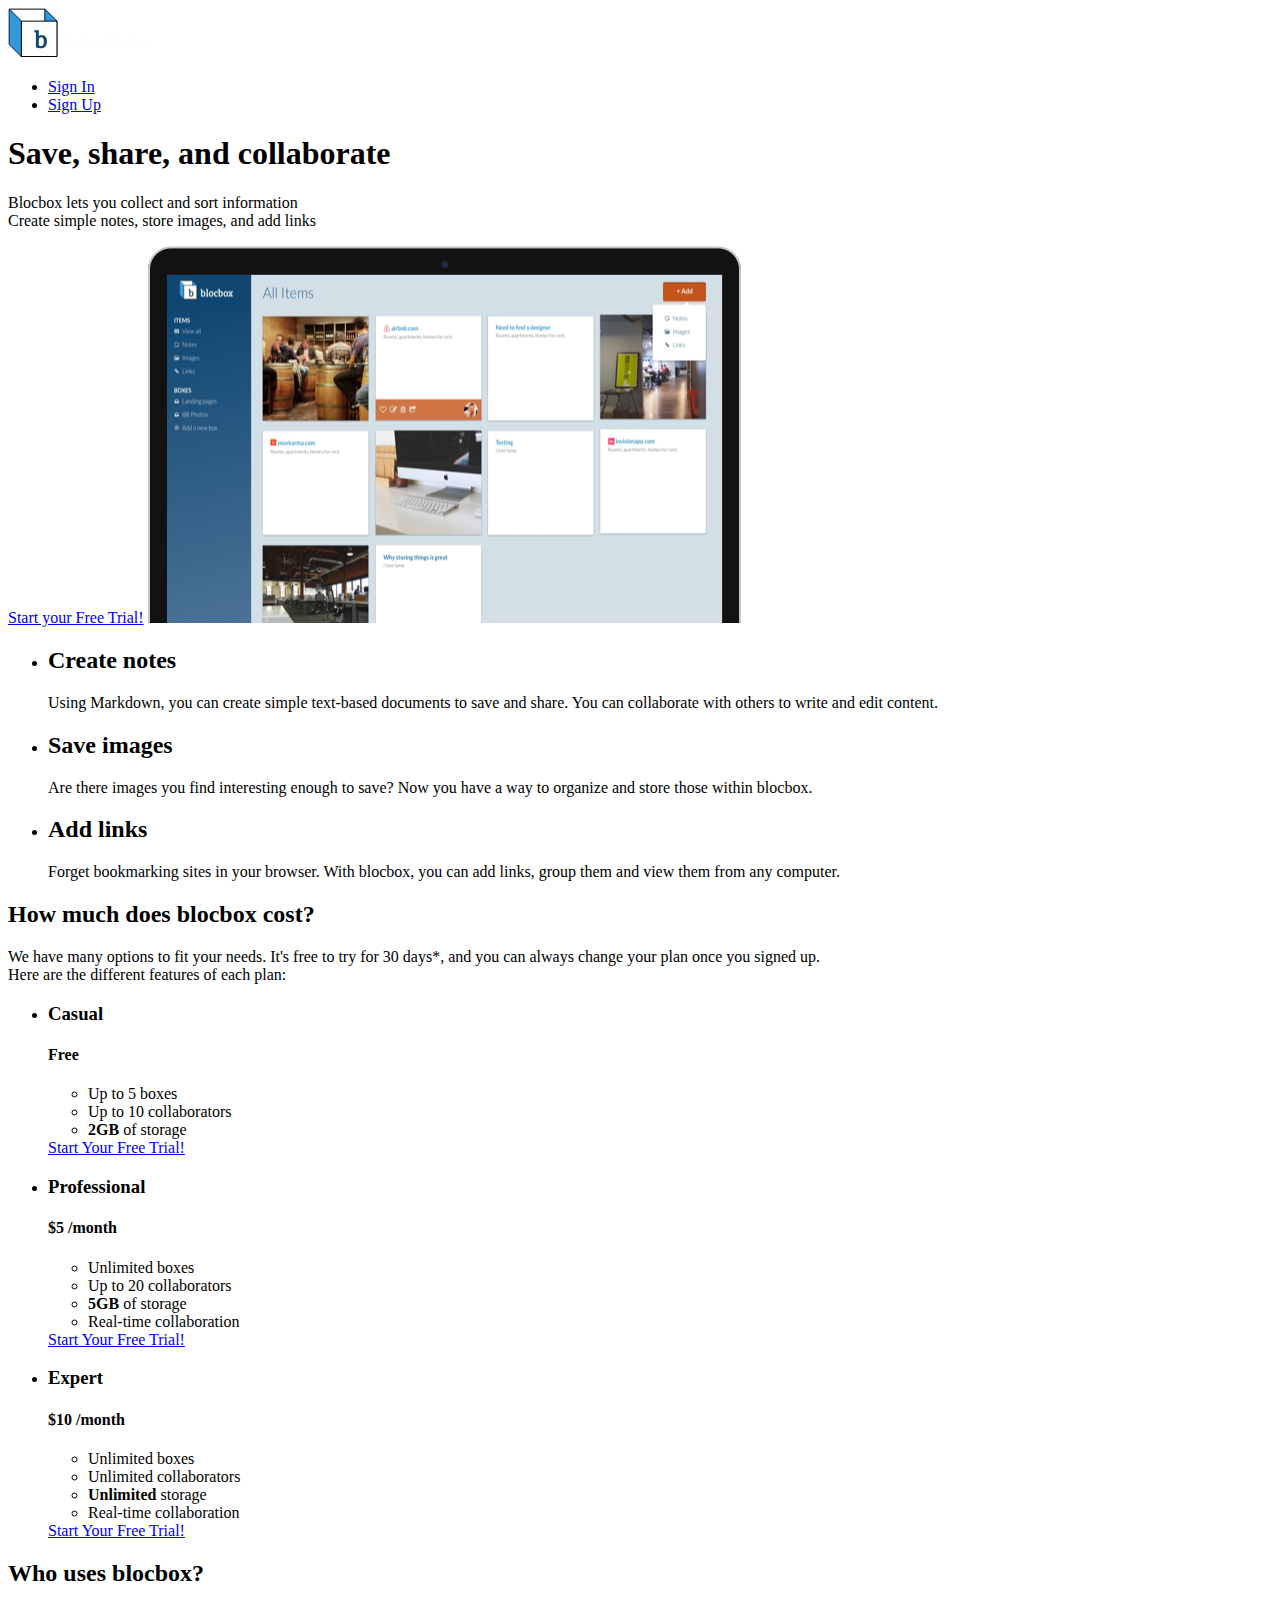
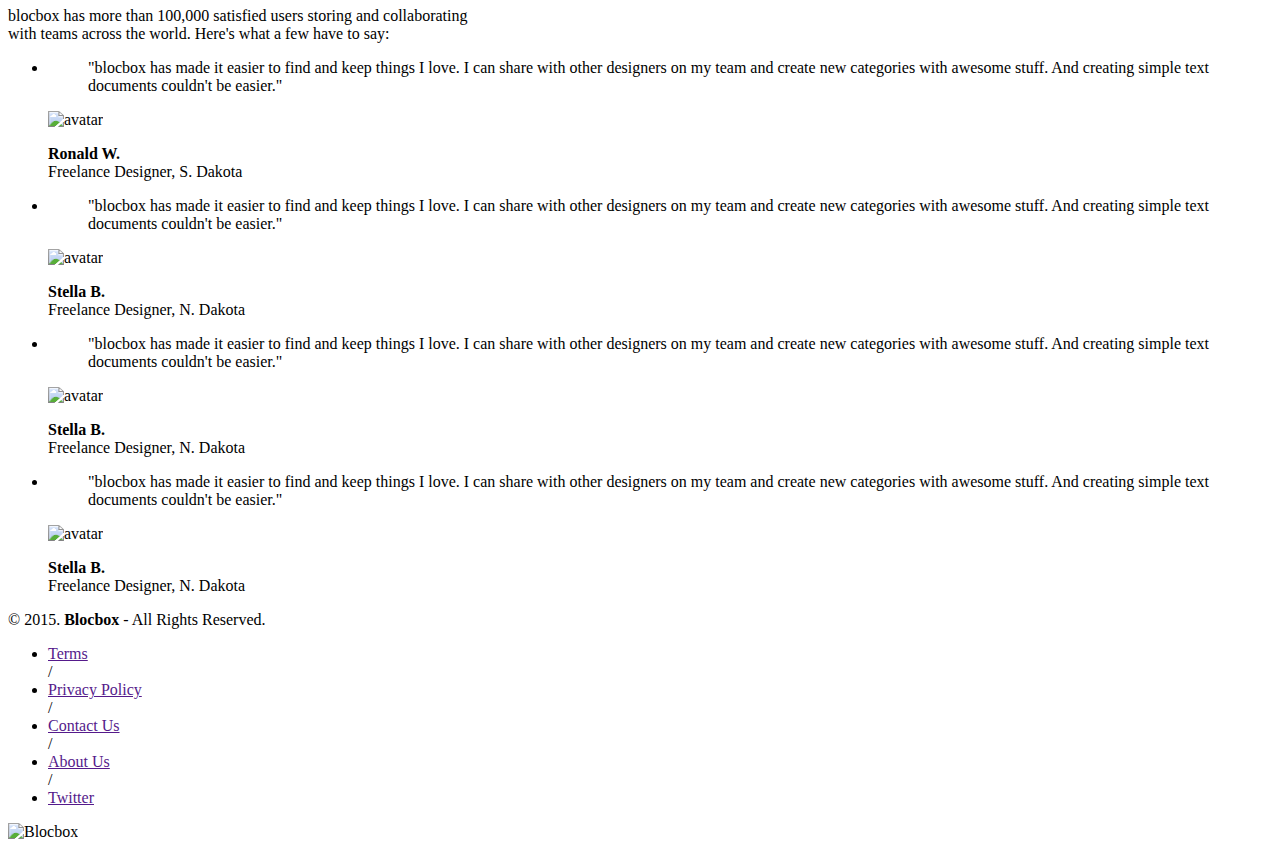
==== index.html @ 4b92c156 "Checkpoint 27, completed" ====
<!DOCTYPE html>
 <html lang="en-us">
 <head>
   <meta http-equiv="X-UA-Compatible" content="IE=Edge">
   <meta name="viewport" content="width=device-width, initial-scale=1">
   <meta charset="UTF-8">
   <title>Save, share and collaborate | Blocbox</title>

   <!---Google Fonts--->
   <link href="https://fonts.googleapis.com/css?family=Lato|Playfair+Display" rel="stylesheet">
 </head>
 <body>
   <header>
     <nav class='container'>
       <div class="one-half">
         <a href="index.html" class="site-logo"><img src="images/site_logo.png" alt="Blocbox"></a>
       </div>
       <div class="one-half">
         <ul>
           <li><a href="signin.html">Sign In</a></li>
           <li class="btn-outline"><a href="signup.html">Sign Up</a></li>
         </ul>
       </div>
     </nav>
     <div class="container" class="hero">
       <h1>Save, share, and collaborate</h1>
       <p>Blocbox lets you collect and sort information<br/>Create simple notes, store images, and add links</p>
       <a href="signup.html" class="btn">Start your Free Trial!</a>
       <img src="images/dashboard.png" alt="Blocbox" />
     </div>
   </header>
   <main role="main">
    <!--Benefits-->
    <section class="benefits">
      <ul class="container">
        <li class="one-third">
         <h2>Create notes</h2>
         <p>Using Markdown, you can create simple text-based documents to save and share. You can collaborate with others to write and edit content.</p>
       </li>
       <li class="one-third">
         <h2>Save images</h2>
         <p>Are there images you find interesting enough to save? Now you have a way to organize and store those within blocbox.</p>
       </li>
       <li class="one-third">
         <h2>Add links</h2>
         <p>Forget bookmarking sites in your browser. With blocbox, you can add links, group them and view them from any computer.</p>
       </li>
      </ul>
    </section>

    <!--Pricing-->
    <section class="pricing">
      <div class="container">
        <h2>How much does blocbox cost?</h2>
        <p>We have many options to fit your needs. It's free to try for 30 days*, and you can always change your plan once you signed up. <br/>Here are the different features of each plan:</p>
      </div>
      <ul class="container">
        <li class="one-third">
          <div class="box">
            <h3>Casual</h3>
            <h4>Free</h4>
            <ul>
              <li>Up to 5 boxes</li>
              <li>Up to 10 collaborators</li>
              <li><strong>2GB</strong> of storage</li>
            </ul>
            <a href="signup.html" class="btn">Start Your Free Trial!</a>
          </div>
        </li>
        <li class="one-third">
          <div class="box middle">
            <h3>Professional</h3>
            <h4><span>$</span>5 <span class="month">/month</span></h4>
            <ul>
              <li>Unlimited boxes</li>
              <li>Up to 20 collaborators</li>
              <li><strong>5GB</strong> of storage</li>
              <li>Real-time collaboration</li>
            </ul>
            <a href="signup.html" class="btn">Start Your Free Trial!</a>
          </div>
        </li>
        <li class="one-third">
          <div class="box">
            <h3>Expert</h3>
            <h4><span>$</span>10 <span class="month">/month</span></h4>
            <ul>
              <li>Unlimited boxes</li>
              <li>Unlimited collaborators</li>
              <li><strong>Unlimited</strong> storage</li>
              <li>Real-time collaboration</li>
            </ul>
            <a href="signup.html" class="btn">Start Your Free Trial!</a>
          </div>
        </li>
      </ul>
    </section>

    <!--Testimonials-->
    <section class="testimonials">
      <div class="container">
           <h2>Who uses blocbox?</h2>
           <p>blocbox has more than 100,000 satisfied users storing and collaborating<br/> with teams across the world. Here's what a few have to say:</p>
         </div>
         <ul class="container">
           <li class="one-fourth">
             <blockquote>"blocbox has made it easier to find and keep things I love. I can share with other designers on my team and create new categories with awesome stuff. And creating simple text documents couldn't be easier."
             </blockquote>
             <img src="https://s3.amazonaws.com/uifaces/faces/twitter/jsa/128.jpg" alt="avatar">
             <p class="name"><strong>Ronald W.</strong><br/>Freelance Designer, S. Dakota</p>
           </li>
           <li class="one-fourth">
            <blockquote>"blocbox has made it easier to find and keep things I love. I can share with other designers on my team and create new categories with awesome stuff. And creating simple text documents couldn't be easier."
            </blockquote>
            <img src="https://s3.amazonaws.com/uifaces/faces/twitter/jsa/128.jpg" alt="avatar">
            <p class="name"><strong>Stella B.</strong><br/>Freelance Designer, N. Dakota</p>
          </li>
          <li class="one-fourth">
            <blockquote>"blocbox has made it easier to find and keep things I love. I can share with other designers on my team and create new categories with awesome stuff. And creating simple text documents couldn't be easier."
            </blockquote>
            <img src="https://s3.amazonaws.com/uifaces/faces/twitter/jsa/128.jpg" alt="avatar">
            <p class="name"><strong>Stella B.</strong><br/>Freelance Designer, N. Dakota</p>
          </li>
          <li class="one-fourth">
            <blockquote>"blocbox has made it easier to find and keep things I love. I can share with other designers on my team and create new categories with awesome stuff. And creating simple text documents couldn't be easier."
            </blockquote>
            <img src="https://s3.amazonaws.com/uifaces/faces/twitter/jsa/128.jpg" alt="avatar">
            <p class="name"><strong>Stella B.</strong><br/>Freelance Designer, N. Dakota</p>
          </li>
        </ul>
    </section>
    </main>

    <!-- Footer -->
    <footer>
      <div class="container footer-nav-block">
          <div class="left-footer-block one-third">
            <p class="copyright-block">&copy; 2015. <strong>Blocbox</strong> - All Rights Reserved.</p>
          </div>
          <nav class="link-block middle-footer-block one-third">
            <ul>
              <li><a href="">Terms</a></li> /
              <li><a href="">Privacy Policy</a></li> /
              <li><a href="">Contact Us</a></li> /
              <li><a href="">About Us</a></li> /
              <li><a href="">Twitter</a></li>
            </ul>
          </nav>
          <div class="right-footer-block one-third">
            <img class="logo" src="images/site-logo.png" alt="Blocbox" />
          </div>
        </div>
      </footer>
 </body>
 </html>
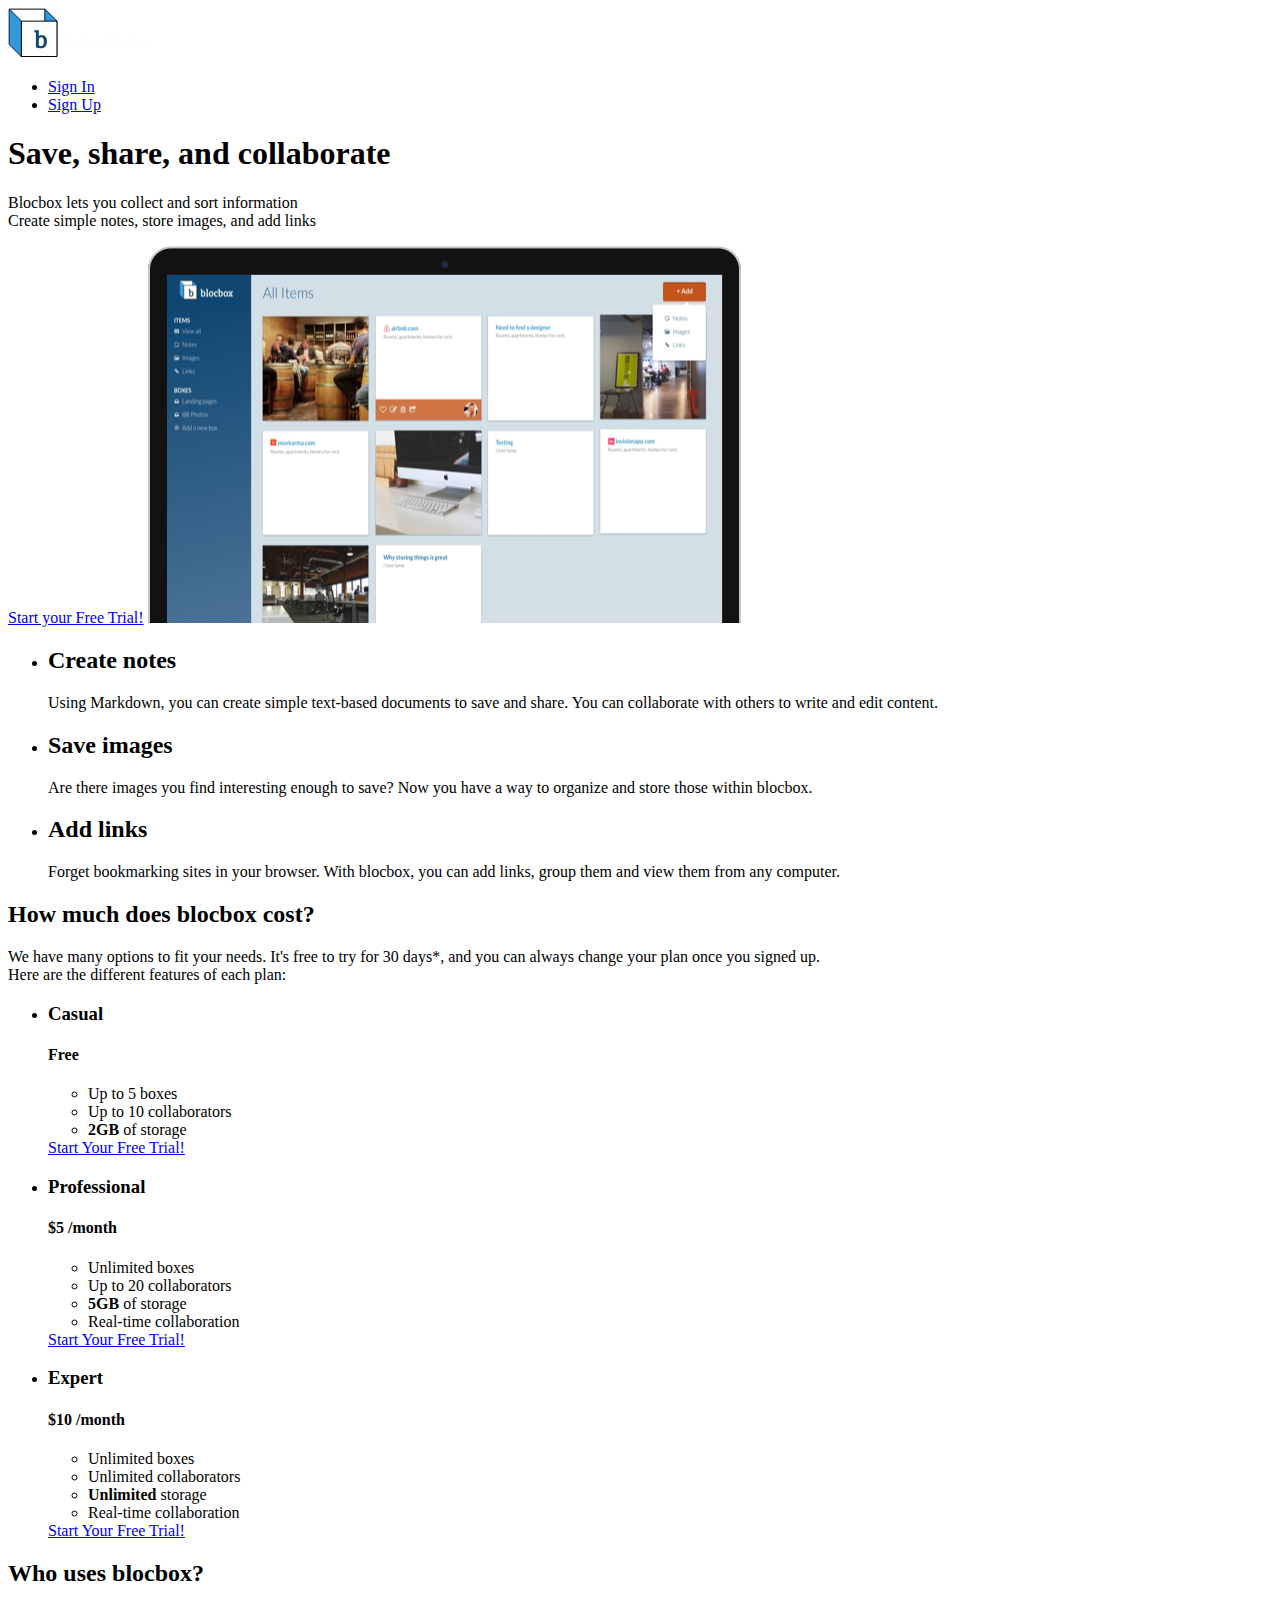
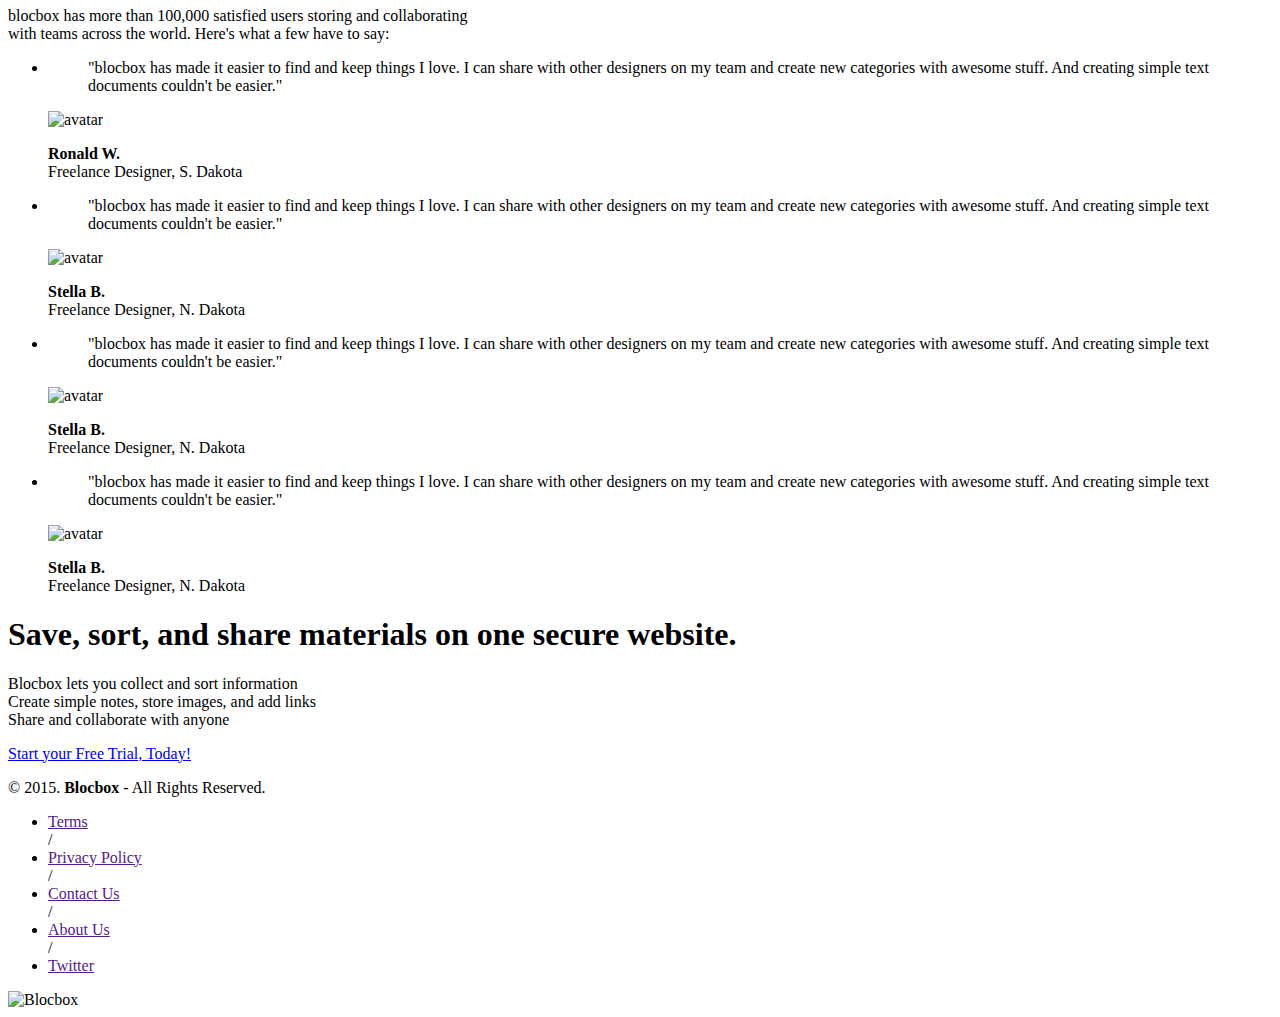
==== commit 8c23accc: "Homepage HTML Completed" ====
--- a/index.html
+++ b/index.html
@@ -99,10 +99,10 @@
     <!--Testimonials-->
     <section class="testimonials">
       <div class="container">
-           <h2>Who uses blocbox?</h2>
-           <p>blocbox has more than 100,000 satisfied users storing and collaborating<br/> with teams across the world. Here's what a few have to say:</p>
-         </div>
-         <ul class="container">
+          <h2>Who uses blocbox?</h2>
+          <p>blocbox has more than 100,000 satisfied users storing and collaborating<br/> with teams across the world. Here's what a few have to say:</p>
+      </div>
+      <ul class="container">
            <li class="one-fourth">
              <blockquote>"blocbox has made it easier to find and keep things I love. I can share with other designers on my team and create new categories with awesome stuff. And creating simple text documents couldn't be easier."
              </blockquote>
@@ -131,6 +131,15 @@
     </section>
     </main>
 
+    <!-- Call to Action-->
+    <section class="call_to_action">
+      <div class="container">
+        <h1>Save, sort, and share materials on one secure website.</h1>
+        <p>Blocbox lets you collect and sort information<br/>Create simple notes, store images, and add links<br/>Share and collaborate with anyone</p>
+        <a href="signup.html" class="btn">Start your Free Trial, Today!</a>
+      </div>
+    </section>
+
     <!-- Footer -->
     <footer>
       <div class="container footer-nav-block">
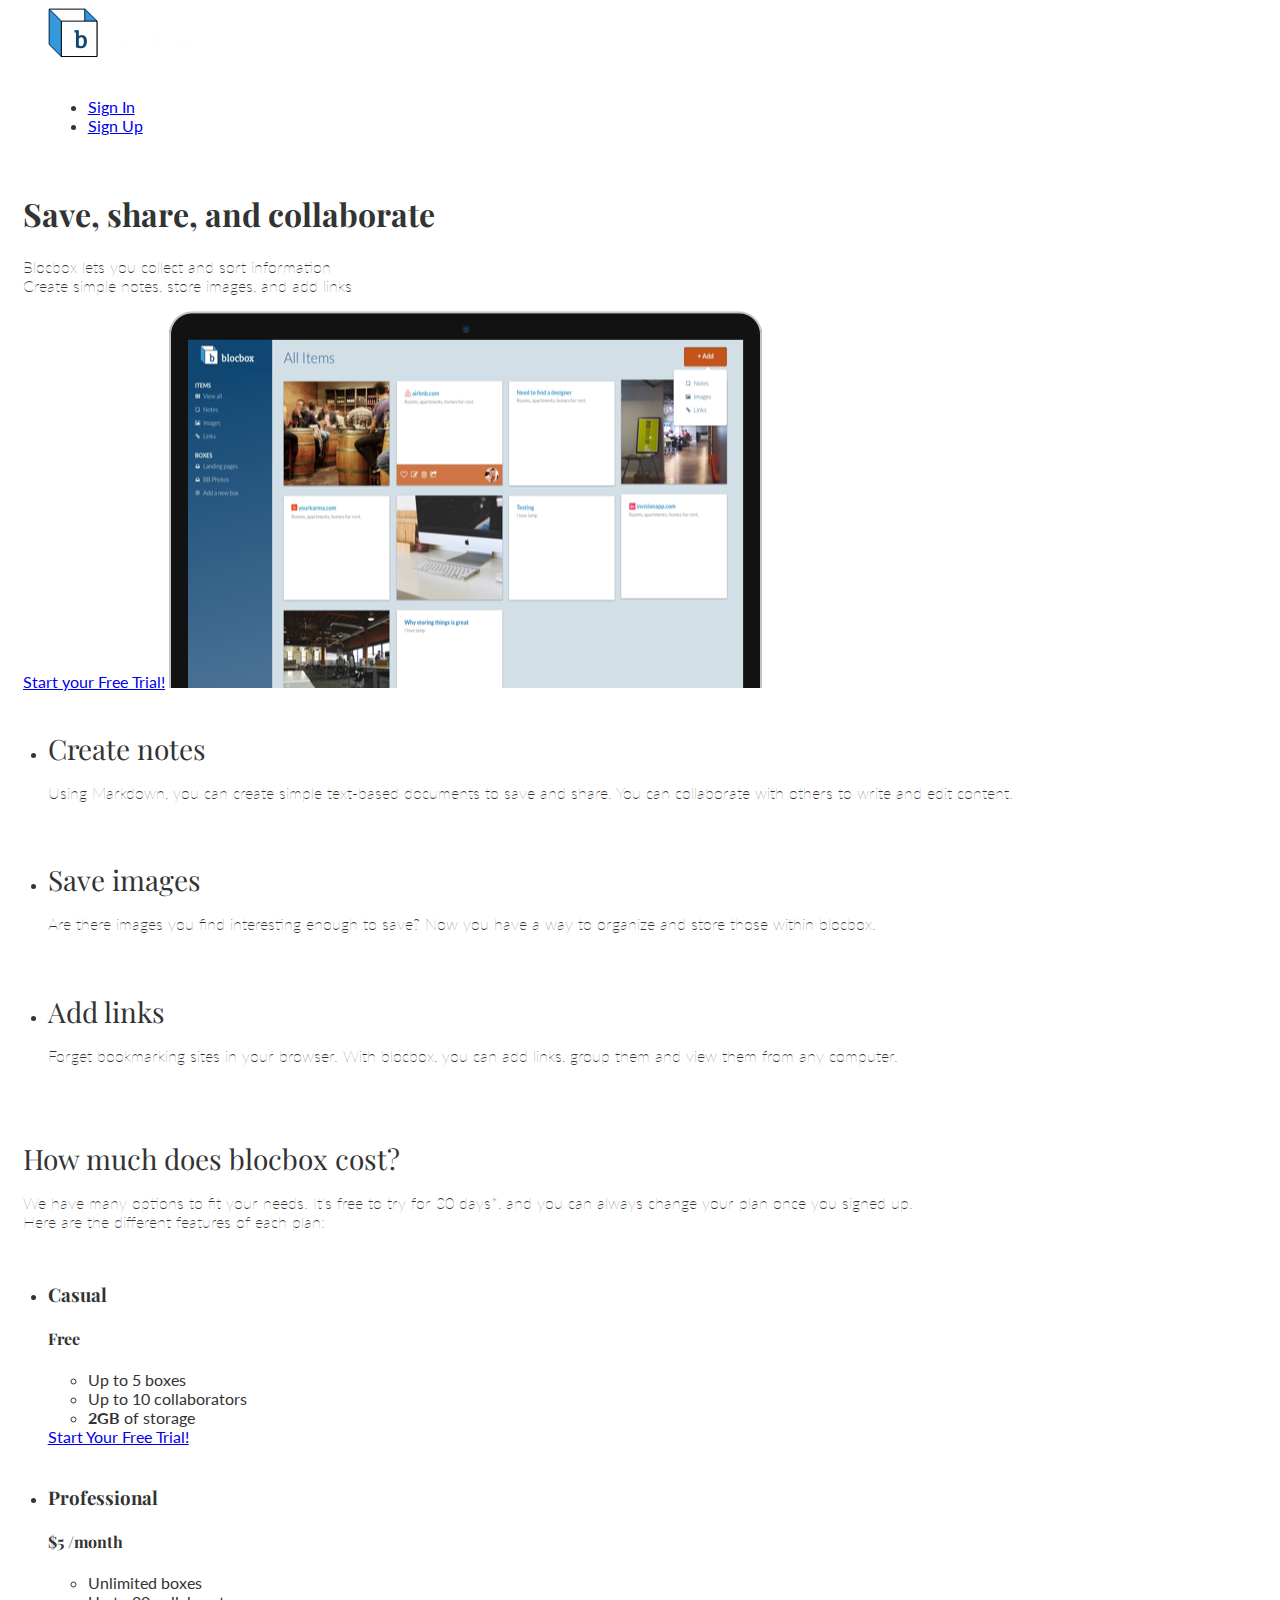
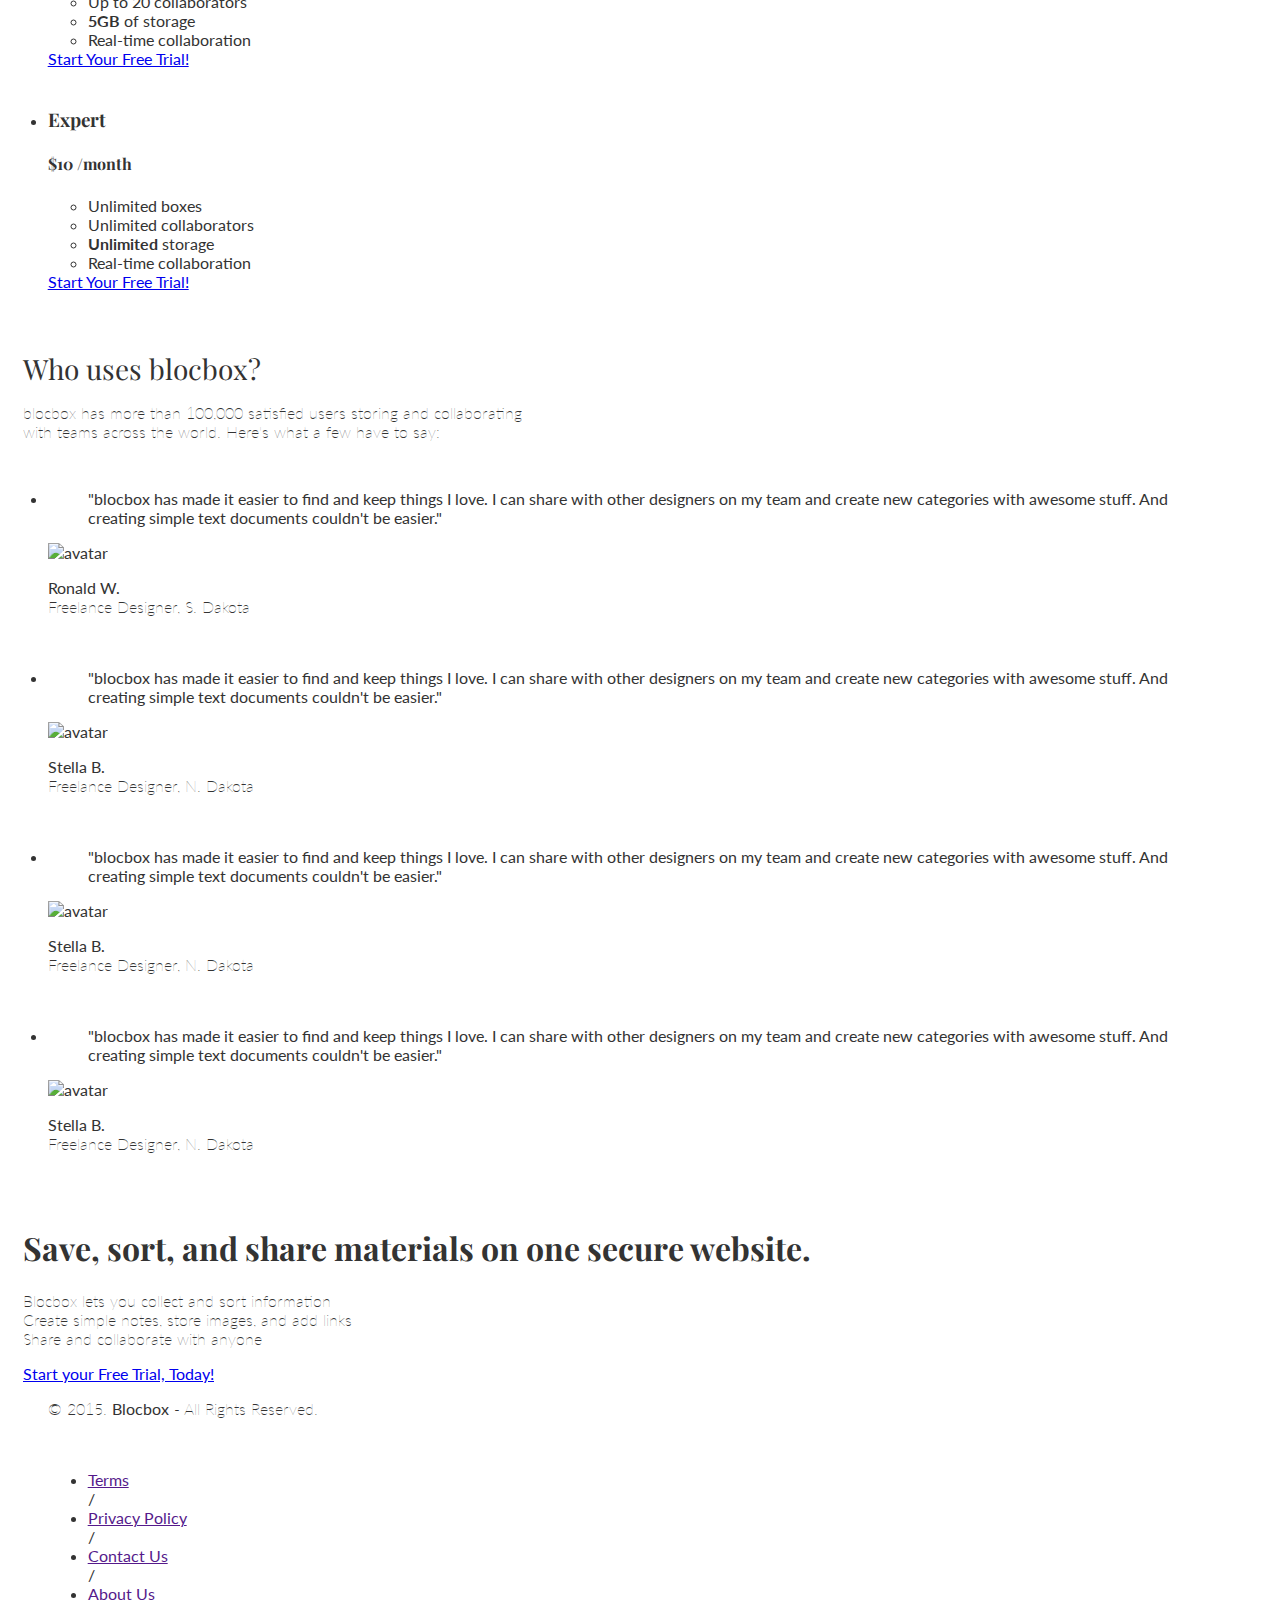
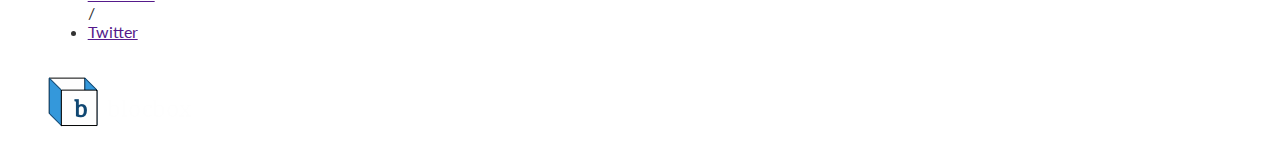
==== commit 0e17a5a7: "Checkpoint 28 Complete" ====
--- a/index.html
+++ b/index.html
@@ -8,6 +8,12 @@
 
    <!---Google Fonts--->
    <link href="https://fonts.googleapis.com/css?family=Lato|Playfair+Display" rel="stylesheet">
+
+   <!-- CSS -->
+   <link rel="stylesheet" href="css/normalize.css">
+   <link rel="stylesheet" href="css/style.css">
+   <link rel="stylesheet" href="css/font-awesome.css">
+
  </head>
  <body>
    <header>
@@ -156,7 +162,7 @@
             </ul>
           </nav>
           <div class="right-footer-block one-third">
-            <img class="logo" src="images/site-logo.png" alt="Blocbox" />
+            <img class="logo" src="images/site_logo.png" alt="Blocbox" />
           </div>
         </div>
       </footer>
--- a/css/style.css
+++ b/css/style.css
@@ -0,0 +1,44 @@
+html, body{
+   overflow-x: hidden;
+ }
+ body {
+   font-family: "Lato", Helvetica, Arial, sans-serif;
+   color:#333333;
+ }
+ h1, h2, h3, h4, h5, h6 {
+   font-family: "Playfair Display", Helvetica, Arial, sans-serif;
+ }
+ h2 {
+   font-size:28px;
+   font-weight: normal;
+   margin-bottom: 5px;
+ }
+ p {
+   font-size:16px;
+   line-height: 19px;
+   font-weight: 100;
+ }
+
+ /* GRID */
+  .container {
+    margin-right: auto;
+    margin-left: auto;
+    padding-left: 15px;
+    padding-right: 15px;
+    position: relative;
+  }
+  .container:before,
+  .container:after {
+    content: " ";
+    display: table;
+  }
+  .container:after {
+    clear: both;
+  }
+  .one-half, .one-third, .one-fourth {
+    width:96%;
+    float:left;
+    position:relative;
+    min-height: 1px;
+    margin:0 2% 20px;
+  }
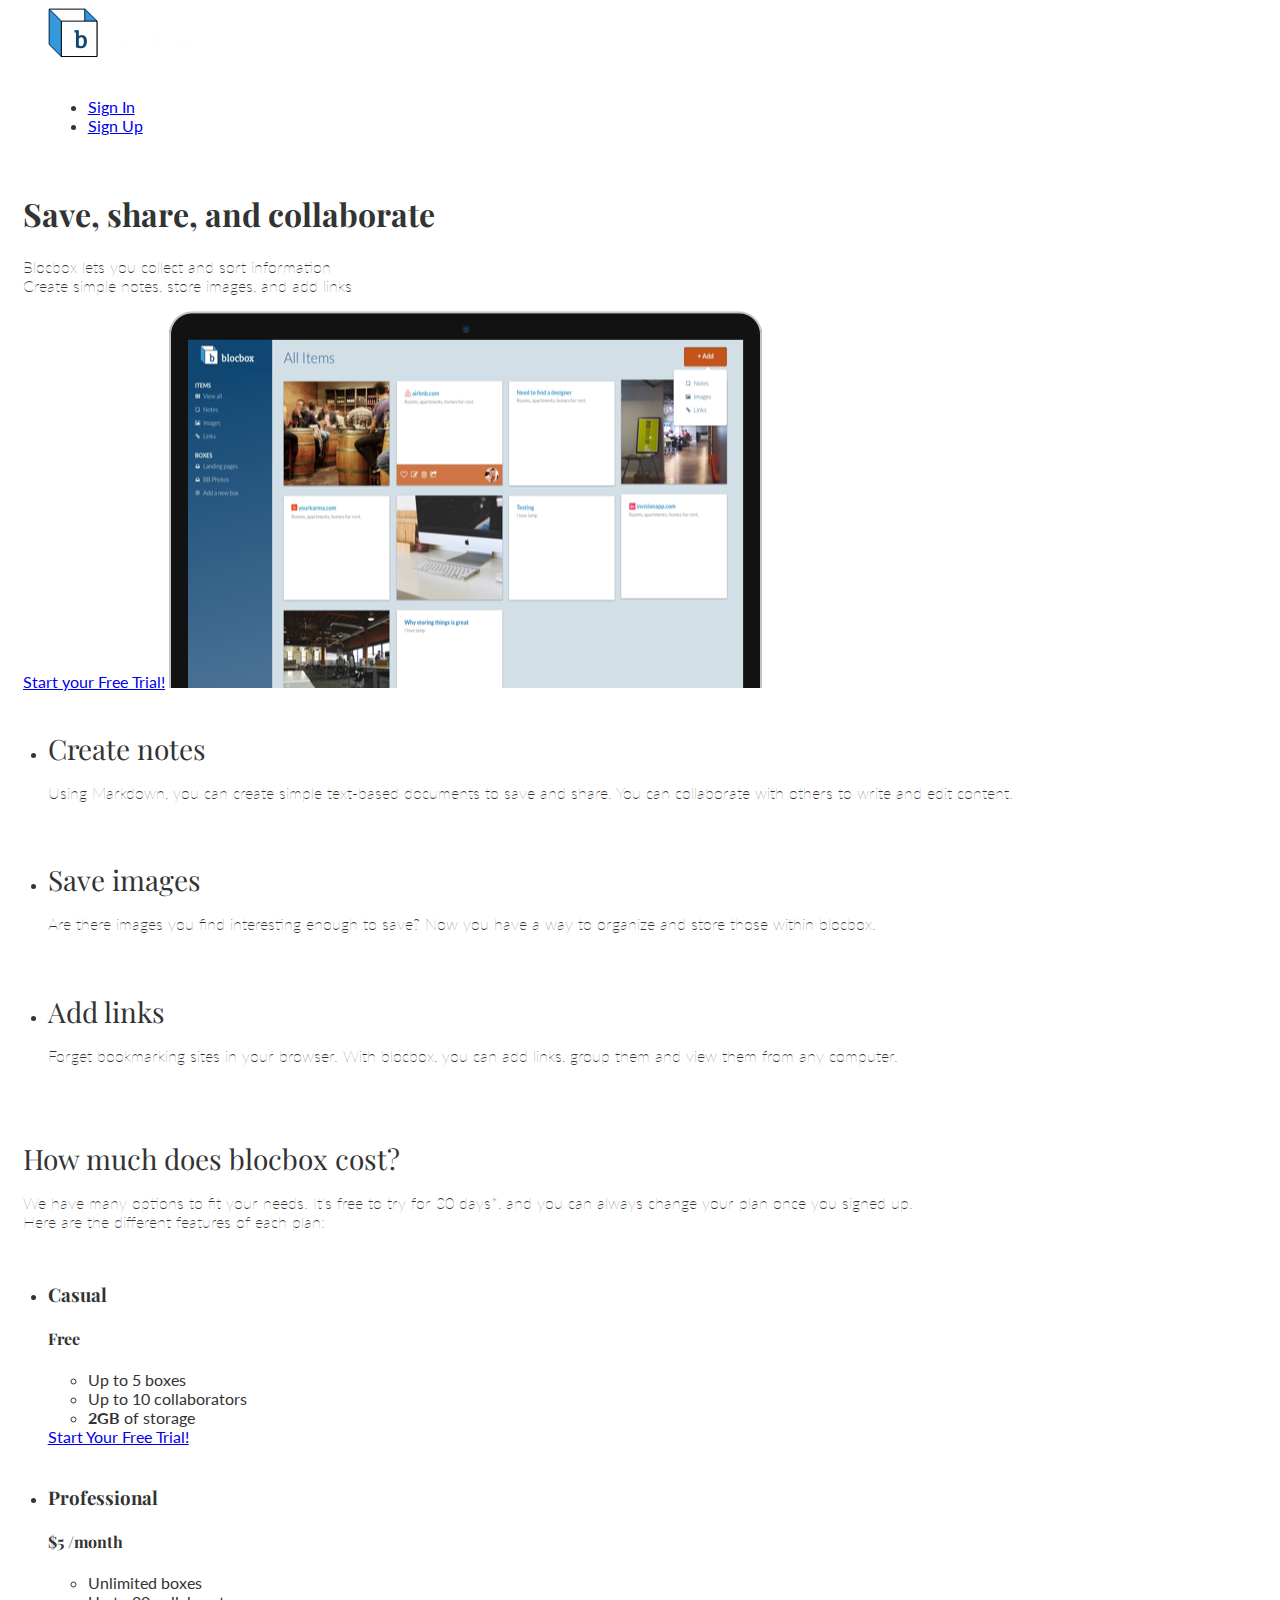
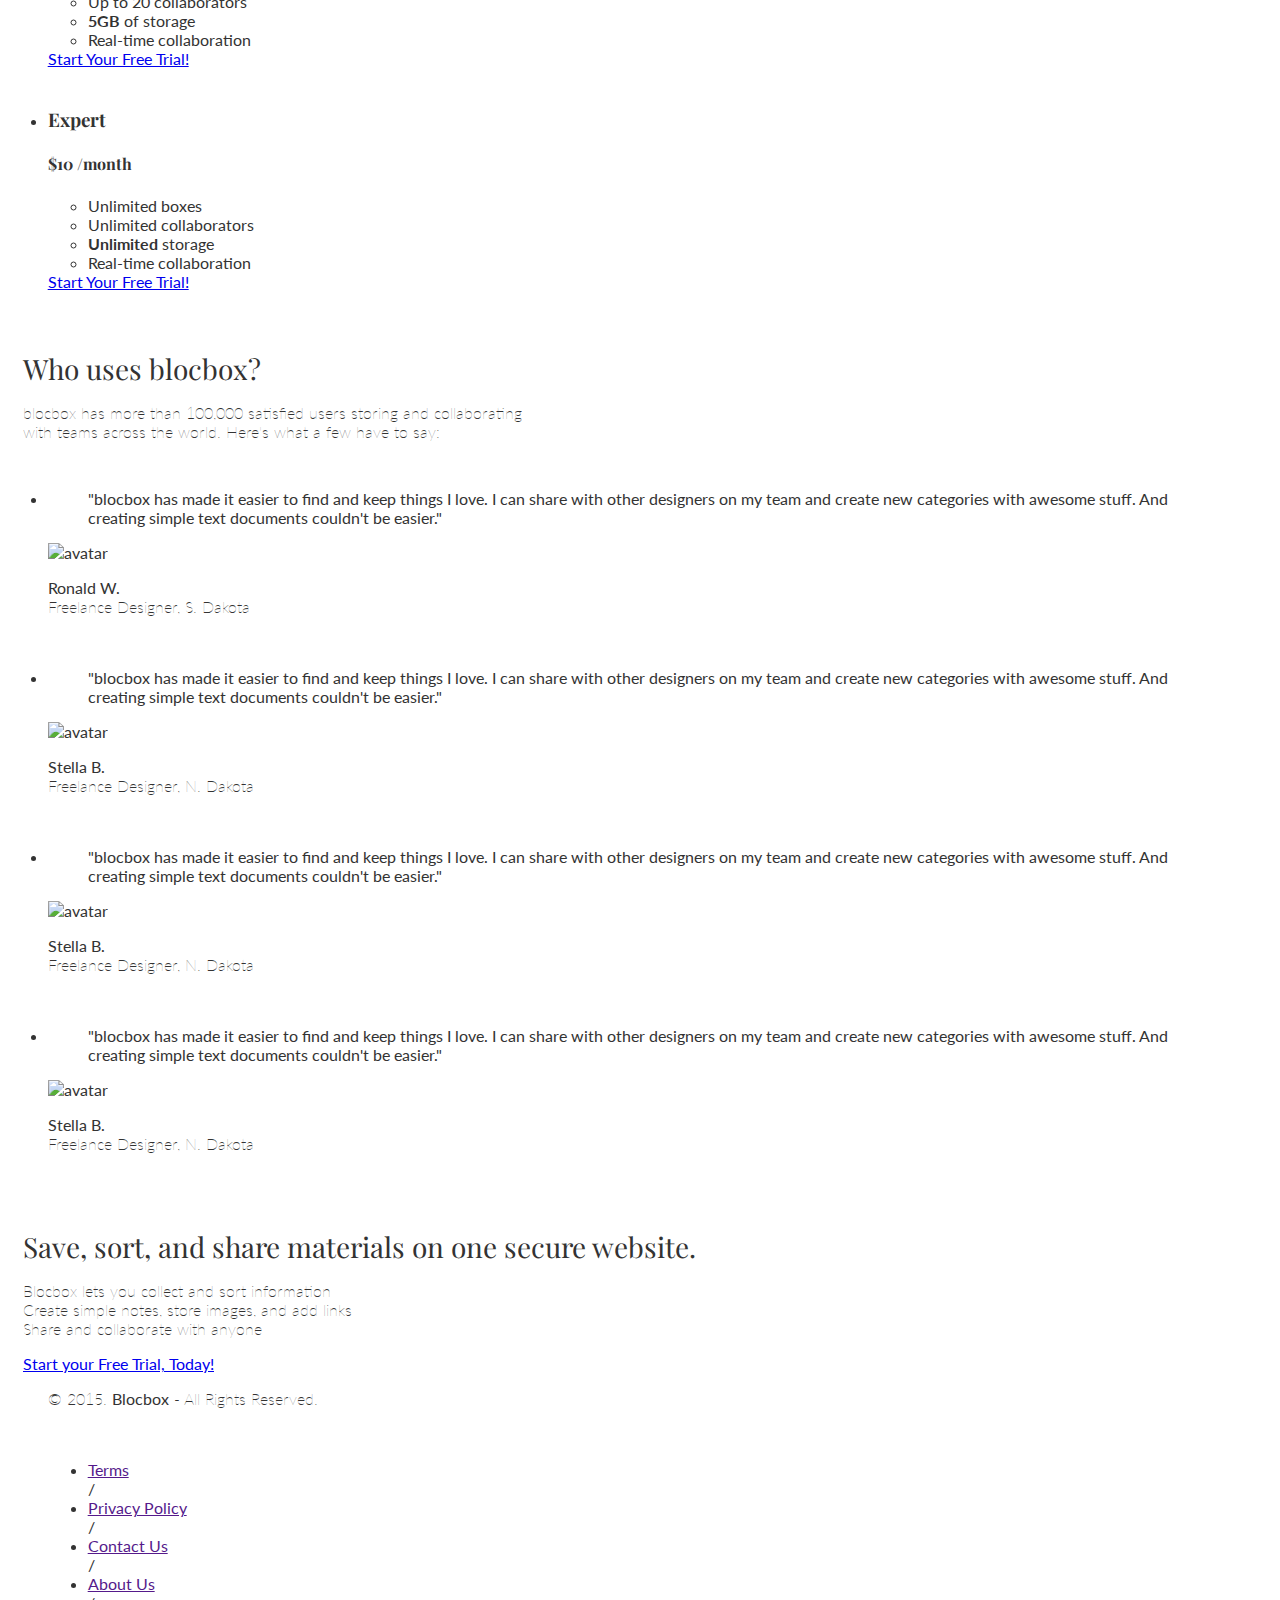
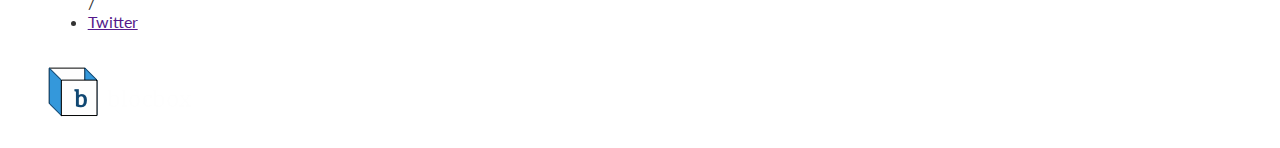
==== commit d119f968: "Homepage CSS Complete" ====
--- a/index.html
+++ b/index.html
@@ -13,6 +13,8 @@
    <link rel="stylesheet" href="css/normalize.css">
    <link rel="stylesheet" href="css/style.css">
    <link rel="stylesheet" href="css/font-awesome.css">
+   <link rel="stylesheet" href="css/animate.css">
+
 
  </head>
  <body>
@@ -29,7 +31,7 @@
        </div>
      </nav>
      <div class="container" class="hero">
-       <h1>Save, share, and collaborate</h1>
+       <h1 class="animated" class="fadeIn">Save, share, and collaborate</h1>
        <p>Blocbox lets you collect and sort information<br/>Create simple notes, store images, and add links</p>
        <a href="signup.html" class="btn">Start your Free Trial!</a>
        <img src="images/dashboard.png" alt="Blocbox" />
@@ -140,7 +142,7 @@
     <!-- Call to Action-->
     <section class="call_to_action">
       <div class="container">
-        <h1>Save, sort, and share materials on one secure website.</h1>
+        <h2>Save, sort, and share materials on one secure website.</h2>
         <p>Blocbox lets you collect and sort information<br/>Create simple notes, store images, and add links<br/>Share and collaborate with anyone</p>
         <a href="signup.html" class="btn">Start your Free Trial, Today!</a>
       </div>
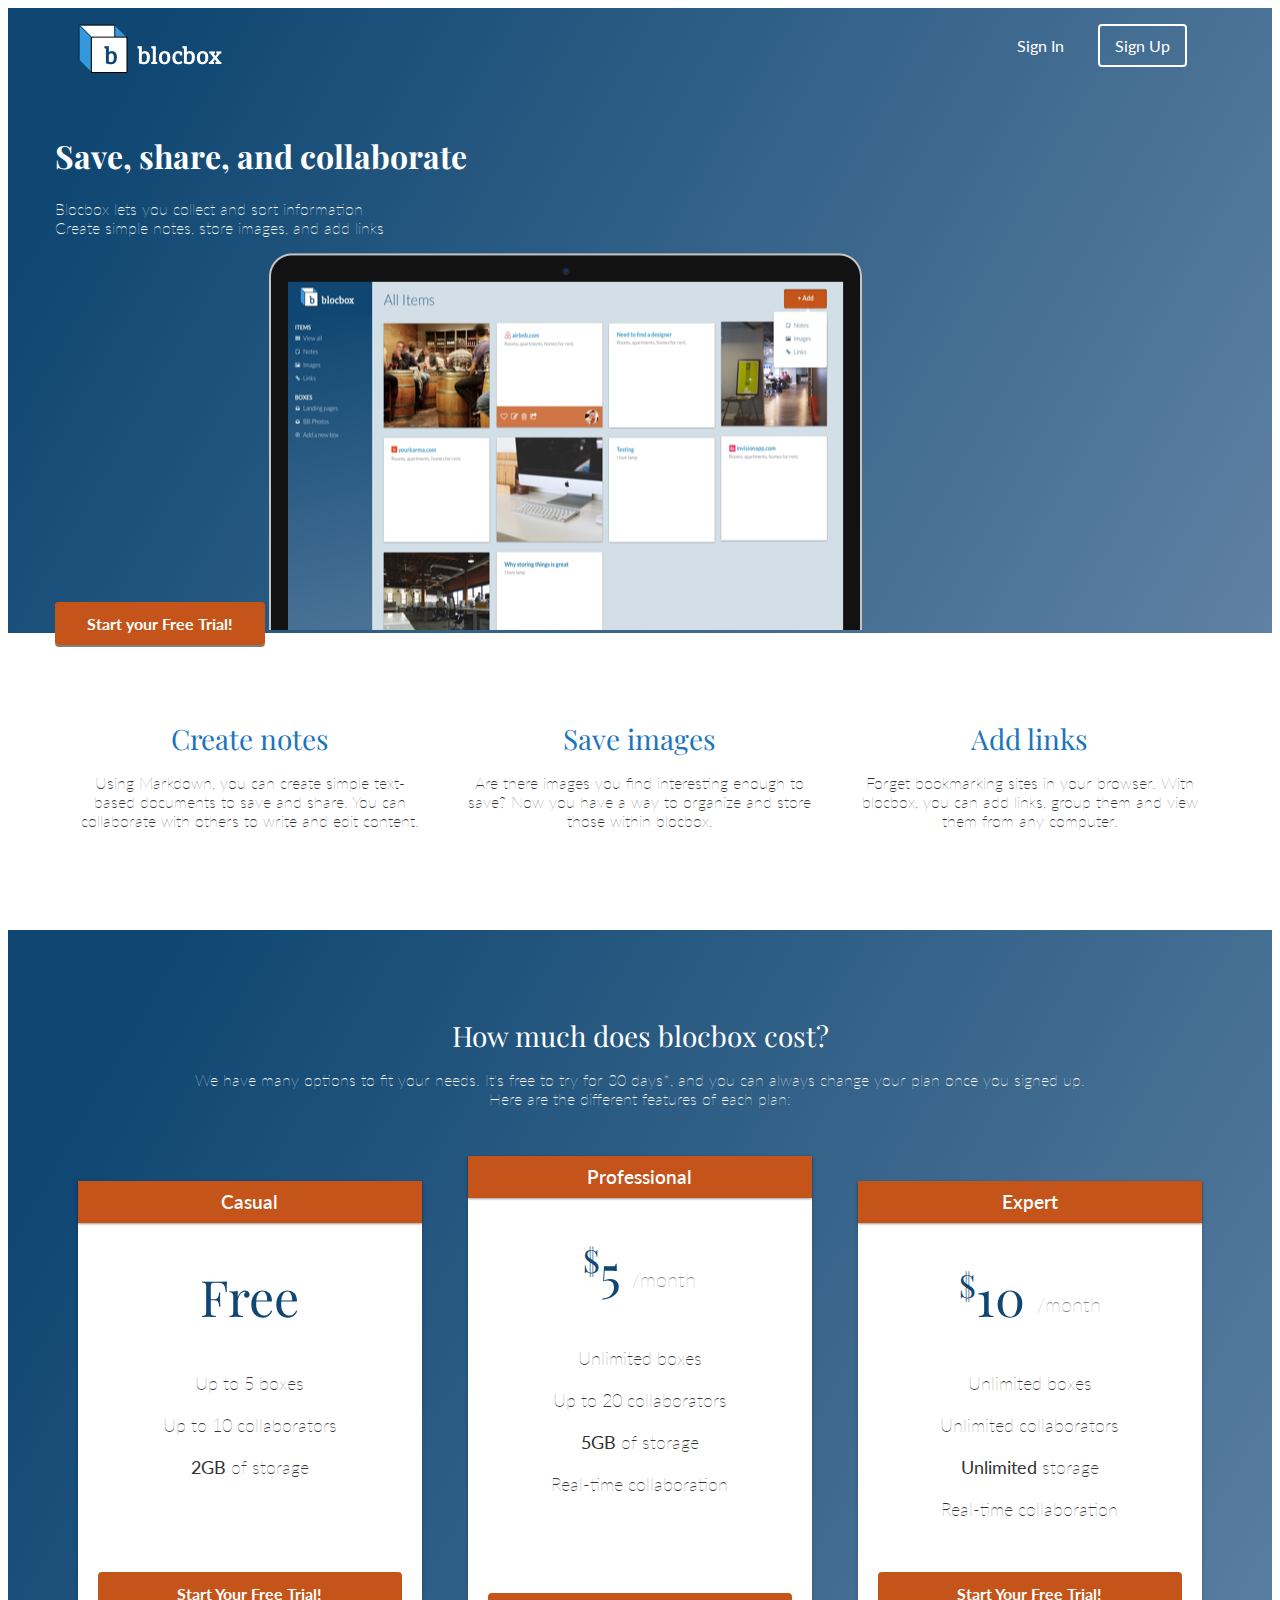
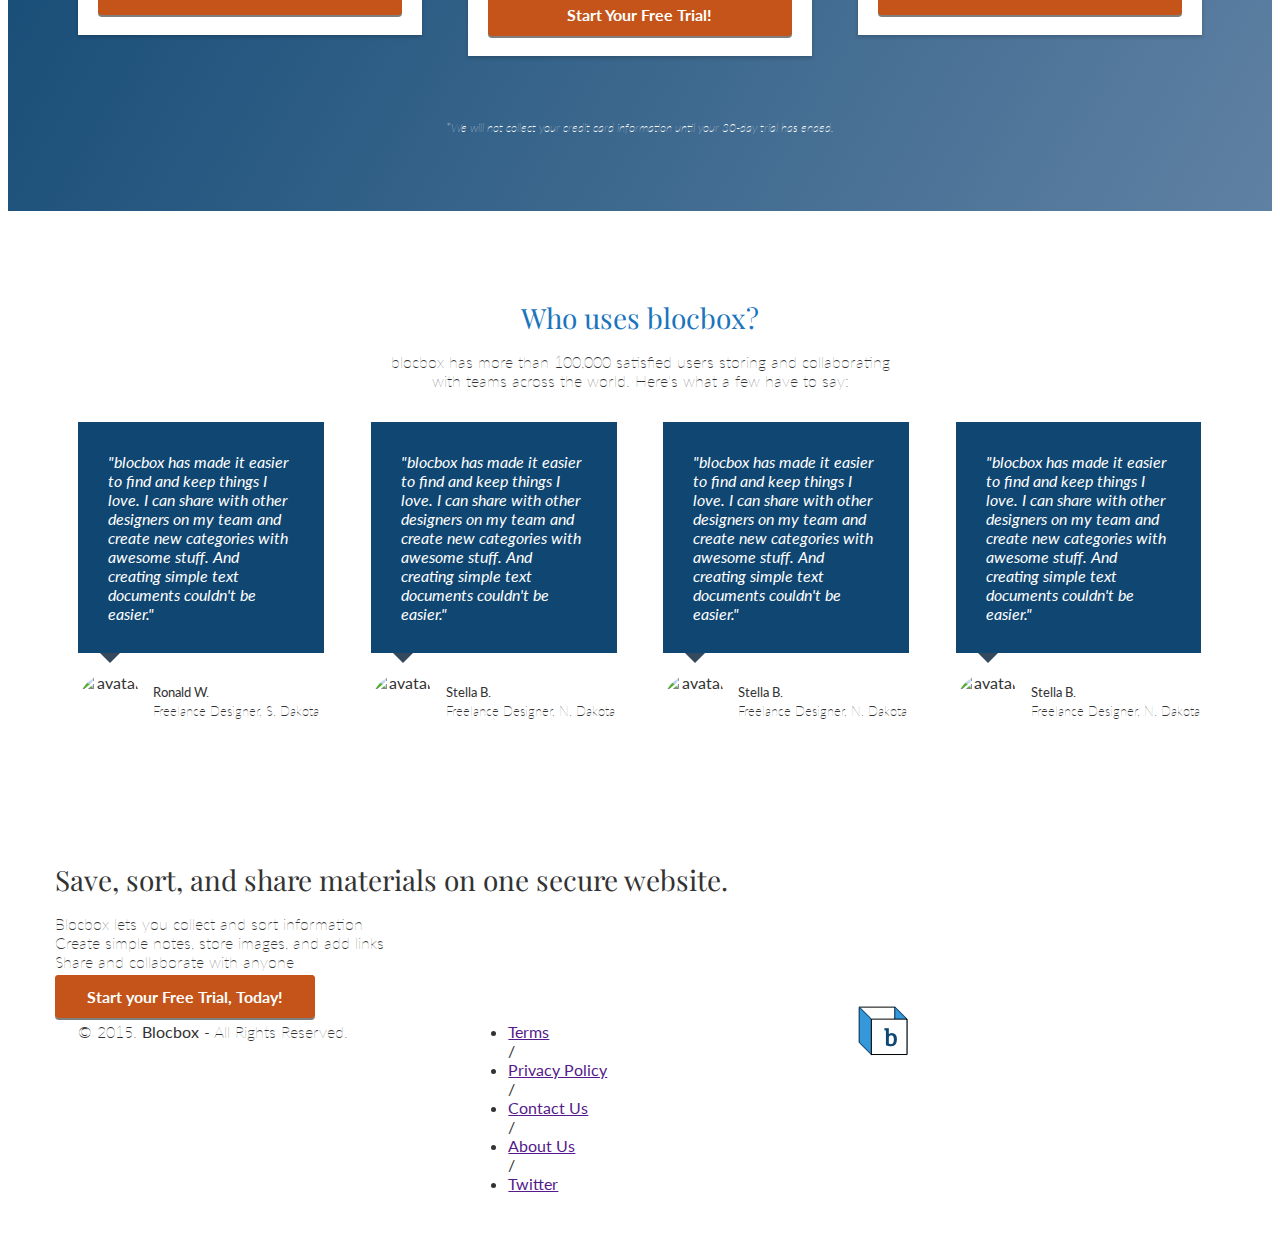
==== commit 7b9676b7: "Checkpoint 30 completed" ====
--- a/index.html
+++ b/index.html
@@ -15,10 +15,12 @@
    <link rel="stylesheet" href="css/font-awesome.css">
    <link rel="stylesheet" href="css/animate.css">
 
+   <!--Font Awesome--->
+   <script src="https://use.fontawesome.com/0a9383c355.js"></script>
 
  </head>
  <body>
-   <header>
+   <header class="animated fadeIn">
      <nav class='container'>
        <div class="one-half">
          <a href="index.html" class="site-logo"><img src="images/site_logo.png" alt="Blocbox"></a>
@@ -31,25 +33,29 @@
        </div>
      </nav>
      <div class="container" class="hero">
-       <h1 class="animated" class="fadeIn">Save, share, and collaborate</h1>
+       <h1 class="animated slideInLeft">Save, share, and collaborate</h1>
        <p>Blocbox lets you collect and sort information<br/>Create simple notes, store images, and add links</p>
        <a href="signup.html" class="btn">Start your Free Trial!</a>
        <img src="images/dashboard.png" alt="Blocbox" />
      </div>
    </header>
    <main role="main">
+
     <!--Benefits-->
     <section class="benefits">
       <ul class="container">
         <li class="one-third">
-         <h2>Create notes</h2>
-         <p>Using Markdown, you can create simple text-based documents to save and share. You can collaborate with others to write and edit content.</p>
+          <i class="fa fa-file-o"></i>
+          <h2>Create notes</h2>
+          <p>Using Markdown, you can create simple text-based documents to save and share. You can collaborate with others to write and edit content.</p>
        </li>
        <li class="one-third">
+         <i class="fa fa-picture-o"></i>
          <h2>Save images</h2>
          <p>Are there images you find interesting enough to save? Now you have a way to organize and store those within blocbox.</p>
        </li>
        <li class="one-third">
+         <i class="fa fa-link"></i>
          <h2>Add links</h2>
          <p>Forget bookmarking sites in your browser. With blocbox, you can add links, group them and view them from any computer.</p>
        </li>
@@ -102,6 +108,9 @@
           </div>
         </li>
       </ul>
+      <div class="container">
+        <p class="small">*We will not collect your credit card information until your 30-day trial has ended.</p>
+      </div>
     </section>
 
     <!--Testimonials-->
--- a/css/style.css
+++ b/css/style.css
@@ -42,3 +42,262 @@
     min-height: 1px;
     margin:0 2% 20px;
   }
+@media (min-width: 315px) {
+  .container {
+    width: 310px;
+  }
+  header img{
+    max-width:100%;
+  }
+}
+@media (min-width: 768px) {
+  .container {
+    width: 750px;
+  }
+}
+@media (min-width: 992px) {
+  .container {
+    width: 970px;
+  }
+  .one-half {
+    width:46%;
+  }
+  .one-third {
+    width:29.33333%;
+  }
+  .one-fourth {
+    width:21%;
+  }
+}
+@media (min-width: 1200px) {
+  .container {
+    width: 1170px;
+  }
+}
+
+/* HEADER */
+ header {
+   color:#FFFFFF;
+   background: #3498DB;
+   background-image: linear-gradient(120deg, #0F4772 10%, #5F81A3 100%);
+ }
+ header nav {
+   padding:1em 0;
+ }
+ header nav ul {
+   display:inline;
+   text-align: right;
+   float:right;
+   margin:0;
+ }
+ header nav ul > li {
+   list-style-type: none;
+   display: inline-block;
+   margin:0 15px;
+ }
+ header nav ul > li.btn-outline {
+   padding:10px 15px;
+   border:2px solid #FFFFFF;
+   border-radius: 4px;
+ }
+ header nav ul > li.btn-outline:hover {
+   background:#FFFFFF;
+ }
+ header nav ul > li > a {
+   color:#FFFFFF;
+   text-decoration: none;
+ }
+ header nav ul > li.btn-outline:hover > a {
+   color:#34495E;
+ }
+
+ header .hero {
+   text-align: center;
+   display:block;
+   position: relative;
+ }
+ header .hero h1 {
+   font-size:48px;
+   font-weight: normal;
+   margin:95px 0 0;
+ }
+ header .hero p {
+   font-size: 22px;
+   line-height: 26px;
+   font-weight: 100;
+   margin:10px 0 40px;
+ }
+ header .hero img {
+   display: block;
+   margin:3em auto 0;
+ }
+
+ /* BUTTONS */
+ .btn {
+   border-radius: 4px;
+   color:#FFFFFF;
+   font-weight: 700;
+   text-decoration: none;
+   padding:10px 30px;
+   background: #C45419;
+   border: 2px solid #C45419;
+   box-shadow: 0px 2px 0px 0px rgba(00, 00, 00, 0.5);
+ }
+
+
+ /* BENEFITS */
+ .benefits {
+   text-align: center;
+   display:block;
+   position:relative;
+ }
+ .benefits ul {
+   margin: 0 auto;
+   padding:4em 0;
+ }
+ .benefits ul li {
+   list-style-type: none;
+   display: inline-block;
+ }
+ .benefits i {
+   color:#1B75BC;
+   font-size:60px;
+   margin:0;
+   vertical-align: middle;
+ }
+ .benefits h2 {
+   color:#1B75BC;
+ }
+
+ /* PRICING */
+ .pricing {
+   background: #3498DB;
+   background-image: linear-gradient(120deg, #0F4772 10%, #5F81A3 100%);
+   background-size:cover;
+   text-align: center;
+   padding:4em 0;
+ }
+ .pricing h2, .pricing p {
+   color:#FFFFFF;
+ }
+ .pricing ul {
+   margin:0 auto;
+   padding:2em 0;
+ }
+ .pricing ul li {
+   list-style-type: none;
+ }
+
+
+ .box {
+   padding:0 15px 15px;
+   background: #FFFFFF;
+   box-shadow: 0px 2px 4px 0px rgba(0,0,0,0.20);
+   min-height: 439px;
+   position: relative;
+   margin-top: 25px;
+ }
+ .box.middle {
+   min-height: 485px;
+   margin-top:0px;
+ }
+ .box h3 {
+   font-family: "Lato", Helvetica, Arial, sans-serif;
+   color: #ffffff;
+   font-weight: 600;
+   background: #C45419;
+   box-shadow: 0px 1px 2px 0px rgba(0,0,0,0.40);
+   left:0;
+   right:0;
+   top:0;
+   text-align: center;
+   margin:0 -15px 40px;
+   padding:10px 0;
+ }
+
+ .box h4 {
+    font-size:50px;
+    font-weight: normal;
+    margin:40px 0 10px;
+    color:#0F4672;
+  }
+  .box h4 span {
+    font-size:32px;
+    vertical-align: top;
+  }
+  .box h4 span.month {
+    font-family: "Lato", Helvetica, Arial, sans-serif;
+    font-weight: 100;
+    color:#888888;
+    font-size:20px;
+    vertical-align: middle;
+  }
+  .box ul li {
+    font-size:18px;
+    margin-bottom:20px;
+    font-weight: 100;
+  }
+
+  .box .btn {
+   position:absolute;
+   bottom:20px;
+   left:20px;
+   right:20px;
+ }
+ .small {
+   font-size: 12px;
+   color: #FEFEFE;
+   line-height: 15px;
+   font-style:italic;
+ }
+
+ /* TESTIMONIALS */
+ .testimonials {
+   padding:4em 0;
+   text-align: center;
+ }
+ .testimonials h2 {
+   color:#1B75BC;
+ }
+ .testimonials ul li {
+   list-style-type: none;
+ }
+ .testimonials blockquote {
+   color:#FFFFFF;
+   text-align: left;
+   font-style: italic;
+   background:#0F4672;
+   position: relative;
+   padding:30px;
+   width:auto;
+   margin:0;
+ }
+ .testimonials blockquote:after {
+   top: 100%;
+   left: 13%;
+   border: solid transparent;
+   content: " ";
+   height: 0;
+   width: 0;
+   position: absolute;
+   pointer-events: none;
+   border-top-color: #34495E;
+   border-width: 10px;
+   margin-left: -10px;
+ }
+
+ .testimonials img {
+  height: 65px;
+  width: 65px;
+  border-radius:50%;
+  float: left;
+  display: inline-block;
+  margin:20px 10px 0 0;
+}
+.testimonials p.name {
+  float: left;
+  display: inline-block;
+  text-align: left;
+  font-size:13px;
+  margin-top: 30px;
+}
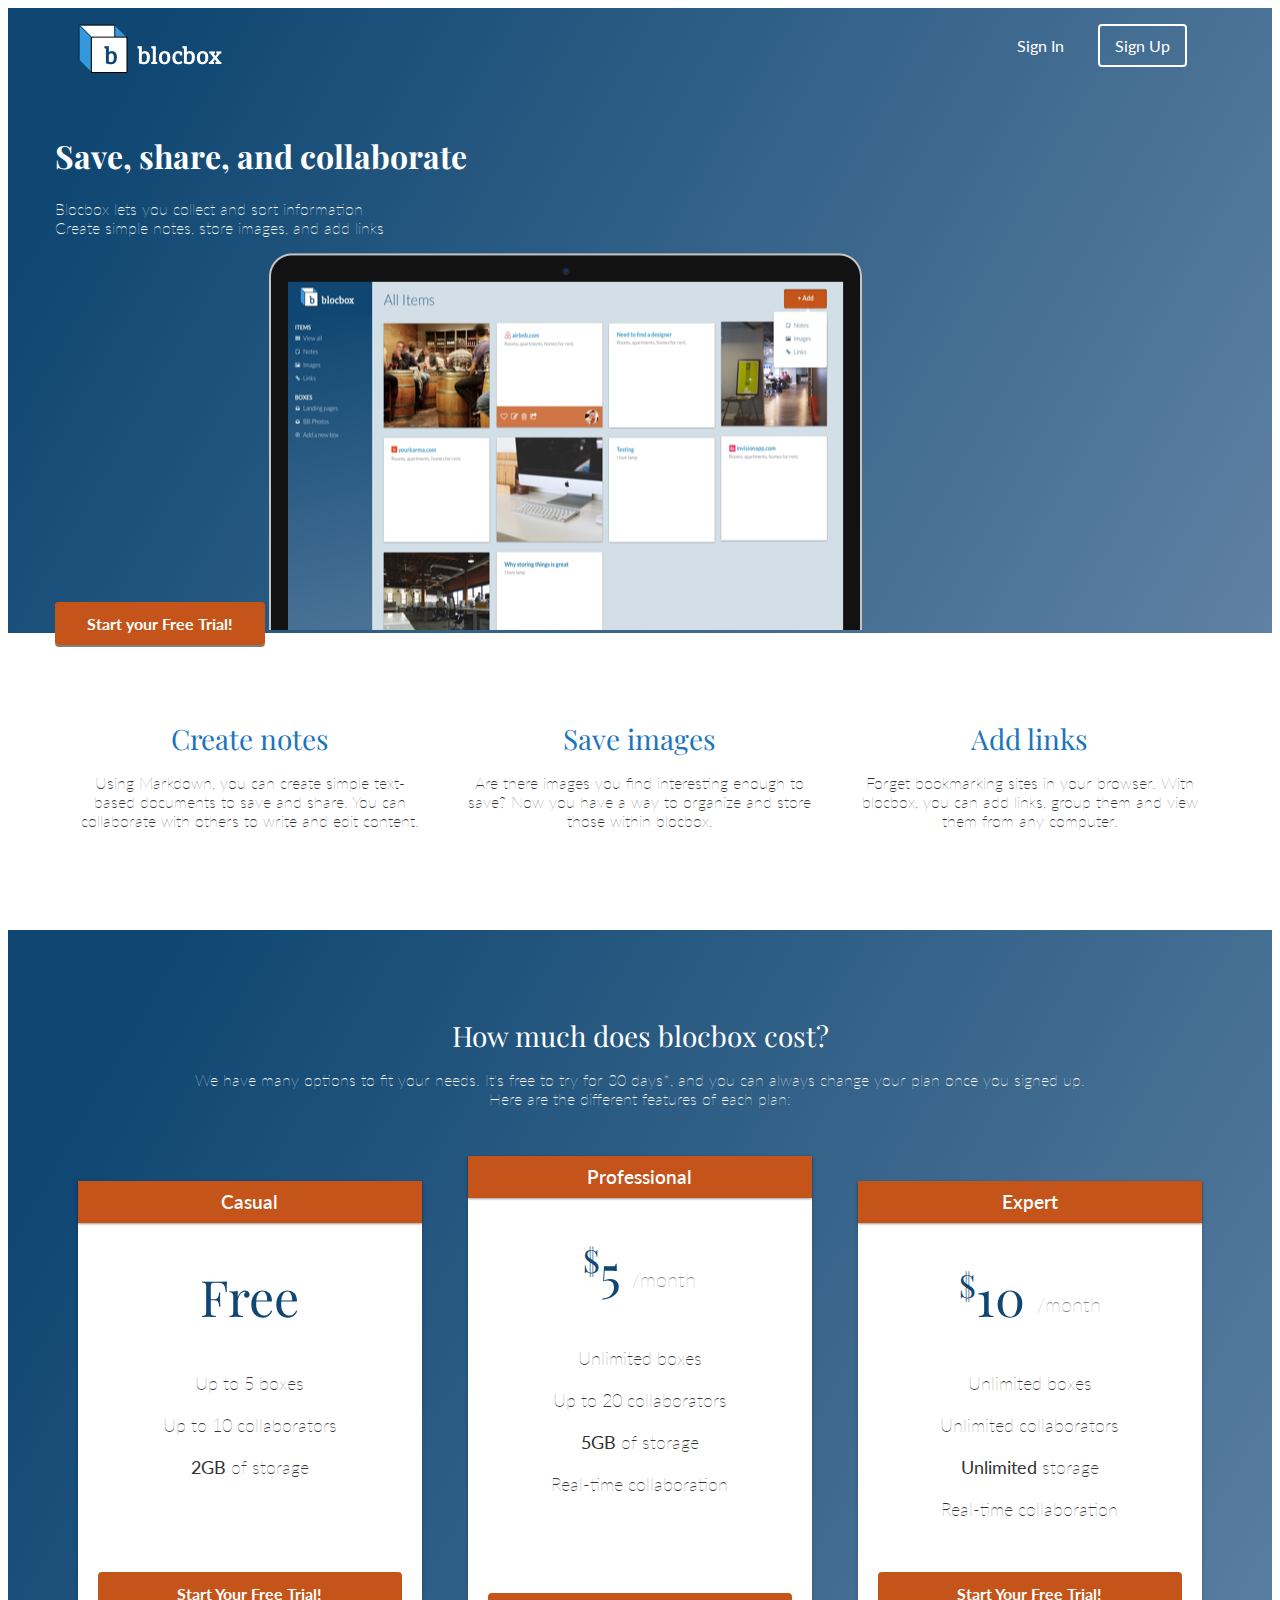
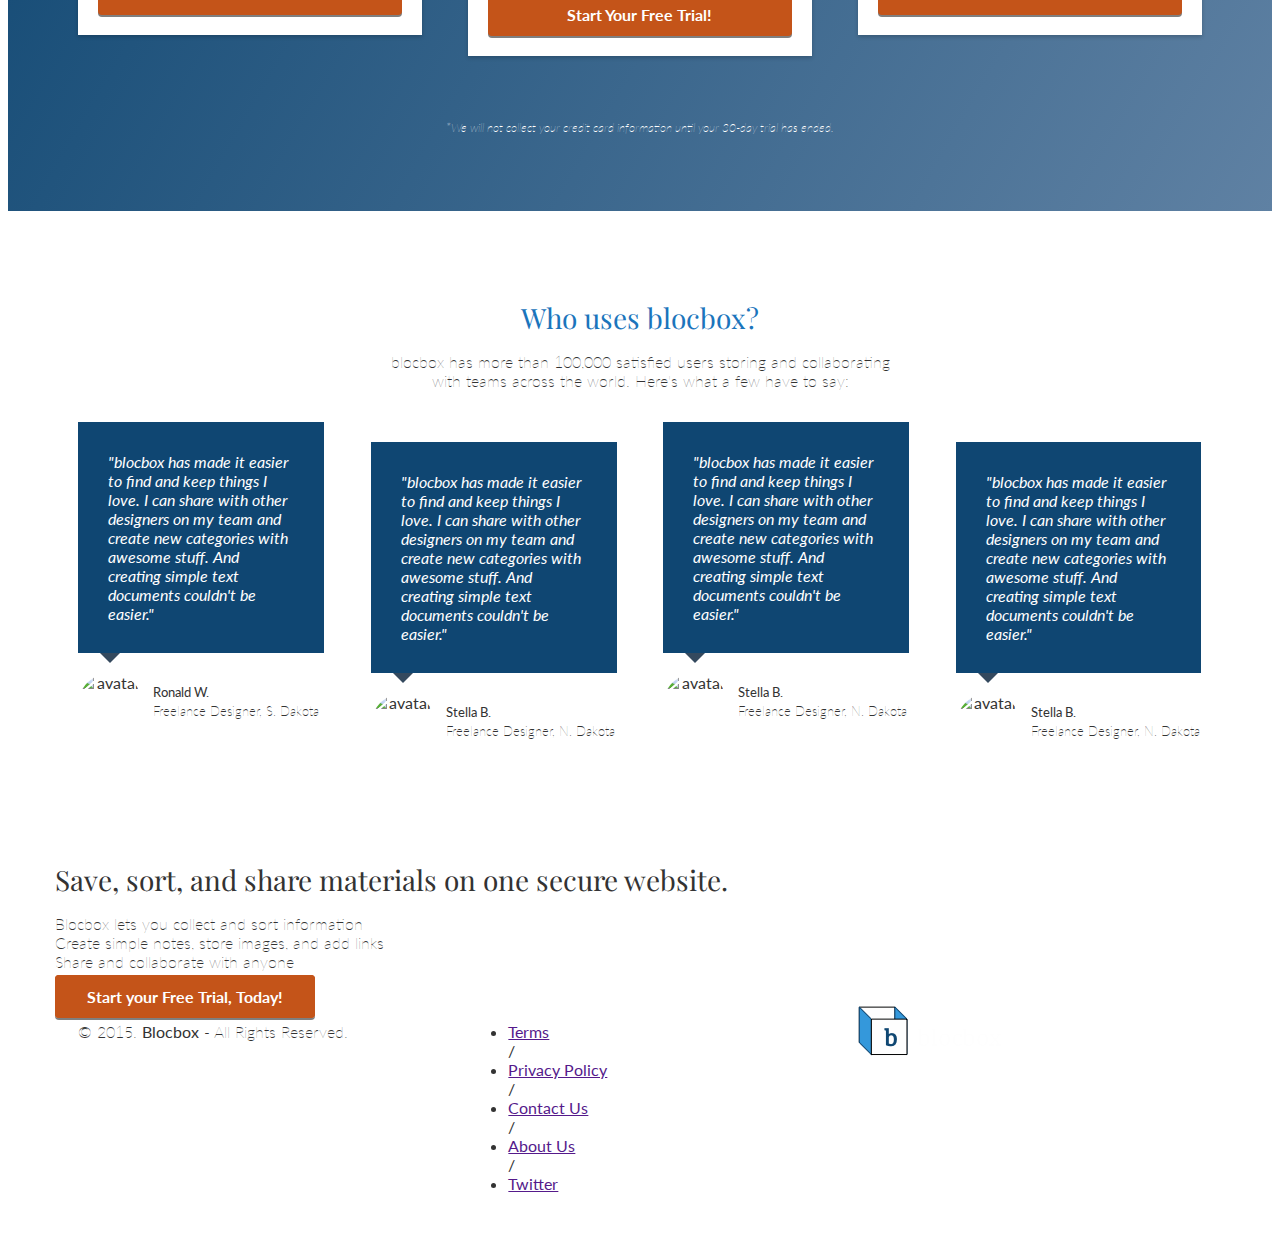
==== commit 8b4fd9ff: "Homepage styling complete" ====
--- a/index.html
+++ b/index.html
@@ -126,19 +126,20 @@
              <img src="https://s3.amazonaws.com/uifaces/faces/twitter/jsa/128.jpg" alt="avatar">
              <p class="name"><strong>Ronald W.</strong><br/>Freelance Designer, S. Dakota</p>
            </li>
-           <li class="one-fourth">
-            <blockquote>"blocbox has made it easier to find and keep things I love. I can share with other designers on my team and create new categories with awesome stuff. And creating simple text documents couldn't be easier."
-            </blockquote>
-            <img src="https://s3.amazonaws.com/uifaces/faces/twitter/jsa/128.jpg" alt="avatar">
-            <p class="name"><strong>Stella B.</strong><br/>Freelance Designer, N. Dakota</p>
-          </li>
+             <li class="one-fourth, staggered">
+              <blockquote>"blocbox has made it easier to find and keep things I love. I can share with other designers on my team and create new categories with awesome stuff. And creating simple text documents couldn't be easier."
+              </blockquote>
+              <img src="https://s3.amazonaws.com/uifaces/faces/twitter/jsa/128.jpg" alt="avatar">
+              <p class="name"><strong>Stella B.</strong><br/>Freelance Designer, N. Dakota</p>
+            </li>
+          </div>
           <li class="one-fourth">
             <blockquote>"blocbox has made it easier to find and keep things I love. I can share with other designers on my team and create new categories with awesome stuff. And creating simple text documents couldn't be easier."
             </blockquote>
             <img src="https://s3.amazonaws.com/uifaces/faces/twitter/jsa/128.jpg" alt="avatar">
             <p class="name"><strong>Stella B.</strong><br/>Freelance Designer, N. Dakota</p>
           </li>
-          <li class="one-fourth">
+          <li class="one-fourth, staggered">
             <blockquote>"blocbox has made it easier to find and keep things I love. I can share with other designers on my team and create new categories with awesome stuff. And creating simple text documents couldn't be easier."
             </blockquote>
             <img src="https://s3.amazonaws.com/uifaces/faces/twitter/jsa/128.jpg" alt="avatar">
--- a/css/style.css
+++ b/css/style.css
@@ -286,6 +286,15 @@
    margin-left: -10px;
  }
 
+.staggered{
+   top: 20px;
+   width:21%;
+   float:left;
+   position:relative;
+   min-height: 1px;
+   margin:0 2% 20px;
+ }
+
  .testimonials img {
   height: 65px;
   width: 65px;
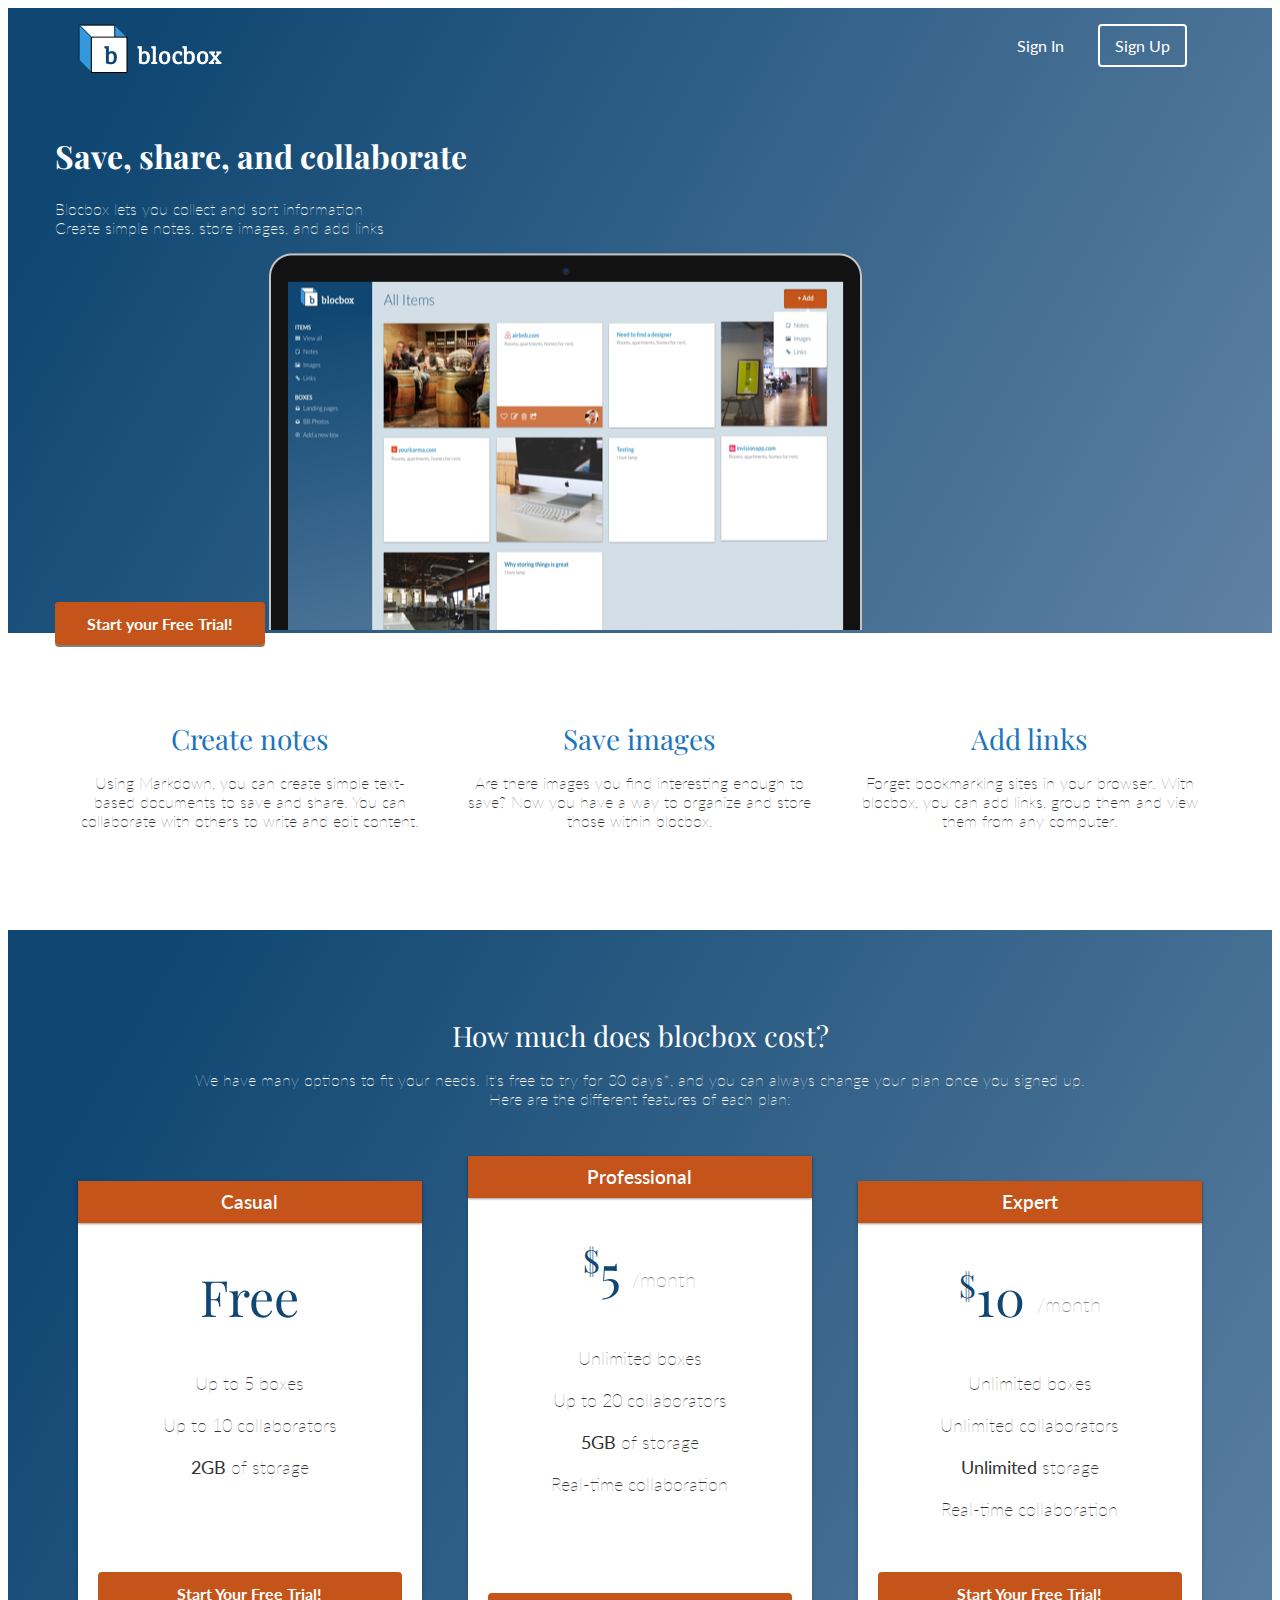
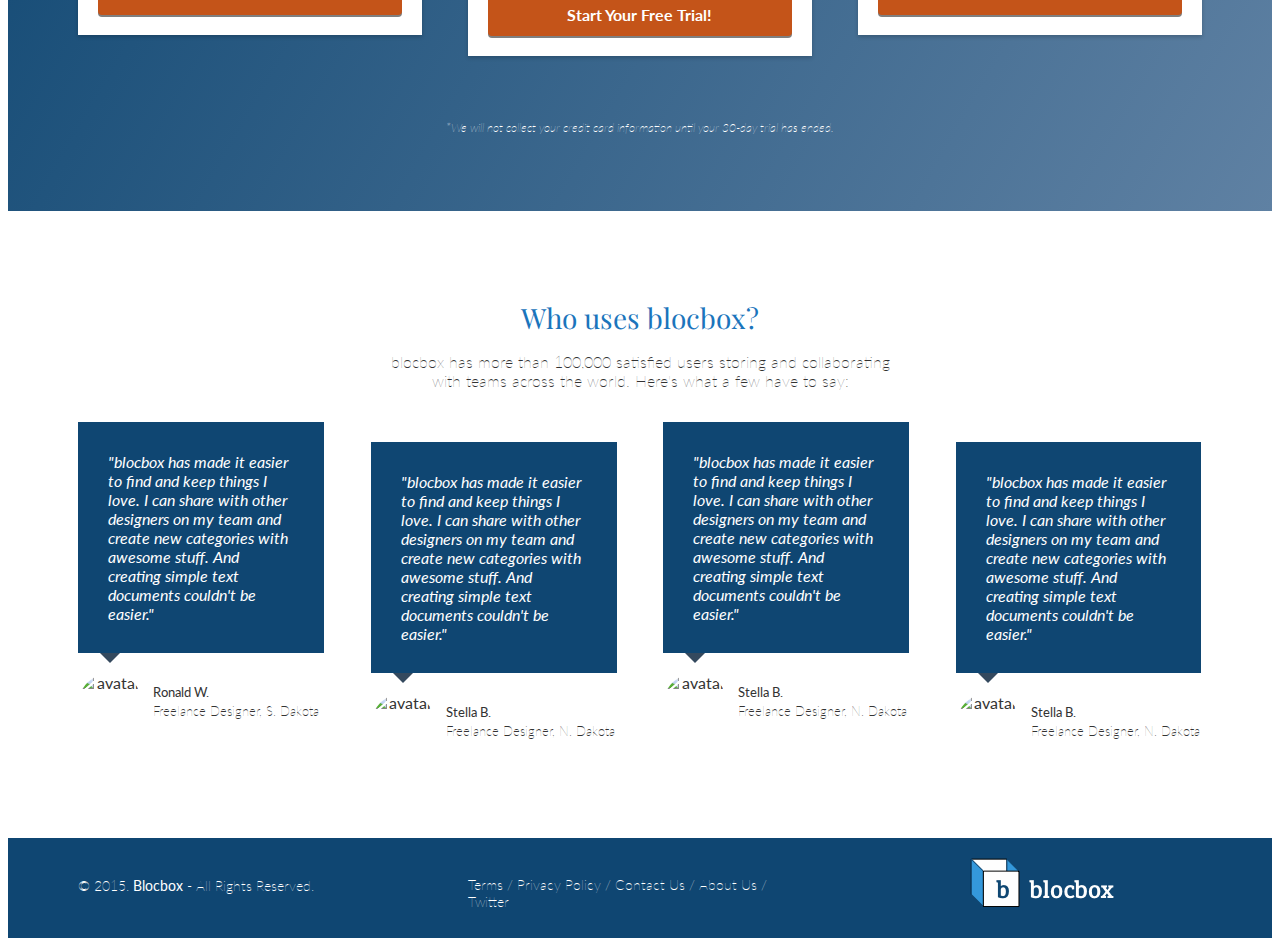
==== commit a987359a: "Checkpoint 31 Completed" ====
--- a/index.html
+++ b/index.html
@@ -149,15 +149,6 @@
     </section>
     </main>
 
-    <!-- Call to Action-->
-    <section class="call_to_action">
-      <div class="container">
-        <h2>Save, sort, and share materials on one secure website.</h2>
-        <p>Blocbox lets you collect and sort information<br/>Create simple notes, store images, and add links<br/>Share and collaborate with anyone</p>
-        <a href="signup.html" class="btn">Start your Free Trial, Today!</a>
-      </div>
-    </section>
-
     <!-- Footer -->
     <footer>
       <div class="container footer-nav-block">
--- a/css/style.css
+++ b/css/style.css
@@ -310,3 +310,53 @@
   font-size:13px;
   margin-top: 30px;
 }
+
+/* FOOTER */
+ footer {
+   background-color: #0F4672;
+   color: #FFFFFF;
+   height: 150px;
+   position: relative;
+   overflow: hidden;
+   z-index: 0;
+ }
+ footer p, footer nav ul {
+   font-size:14px;
+   font-weight:100;
+   text-align: center;
+   margin: 10px auto 0;
+ }
+ footer nav ul li {
+   list-style-type: none;
+   display: inline;
+ }
+ footer nav ul li a {
+   color:#FFFFFF;
+   text-decoration: none;
+ }
+ footer .right-footer-block {
+   background-color: transparent;
+ }
+ footer .logo{
+   padding: 2.35em 0;
+   margin: 0 auto;
+   display: block;
+ }
+
+ @media (min-width: 992px){
+   footer{
+     background-color: #0F4672;
+     height: 100px;
+   }
+   footer p, footer nav ul{
+     padding: 2em 0;
+     text-align: left;
+   }
+   footer .right-footer-block {
+     background-color: transparent;
+     top:-12px;
+   }
+   footer .logo{
+     padding: 2em 0 2em 1.5em;
+   }
+ }
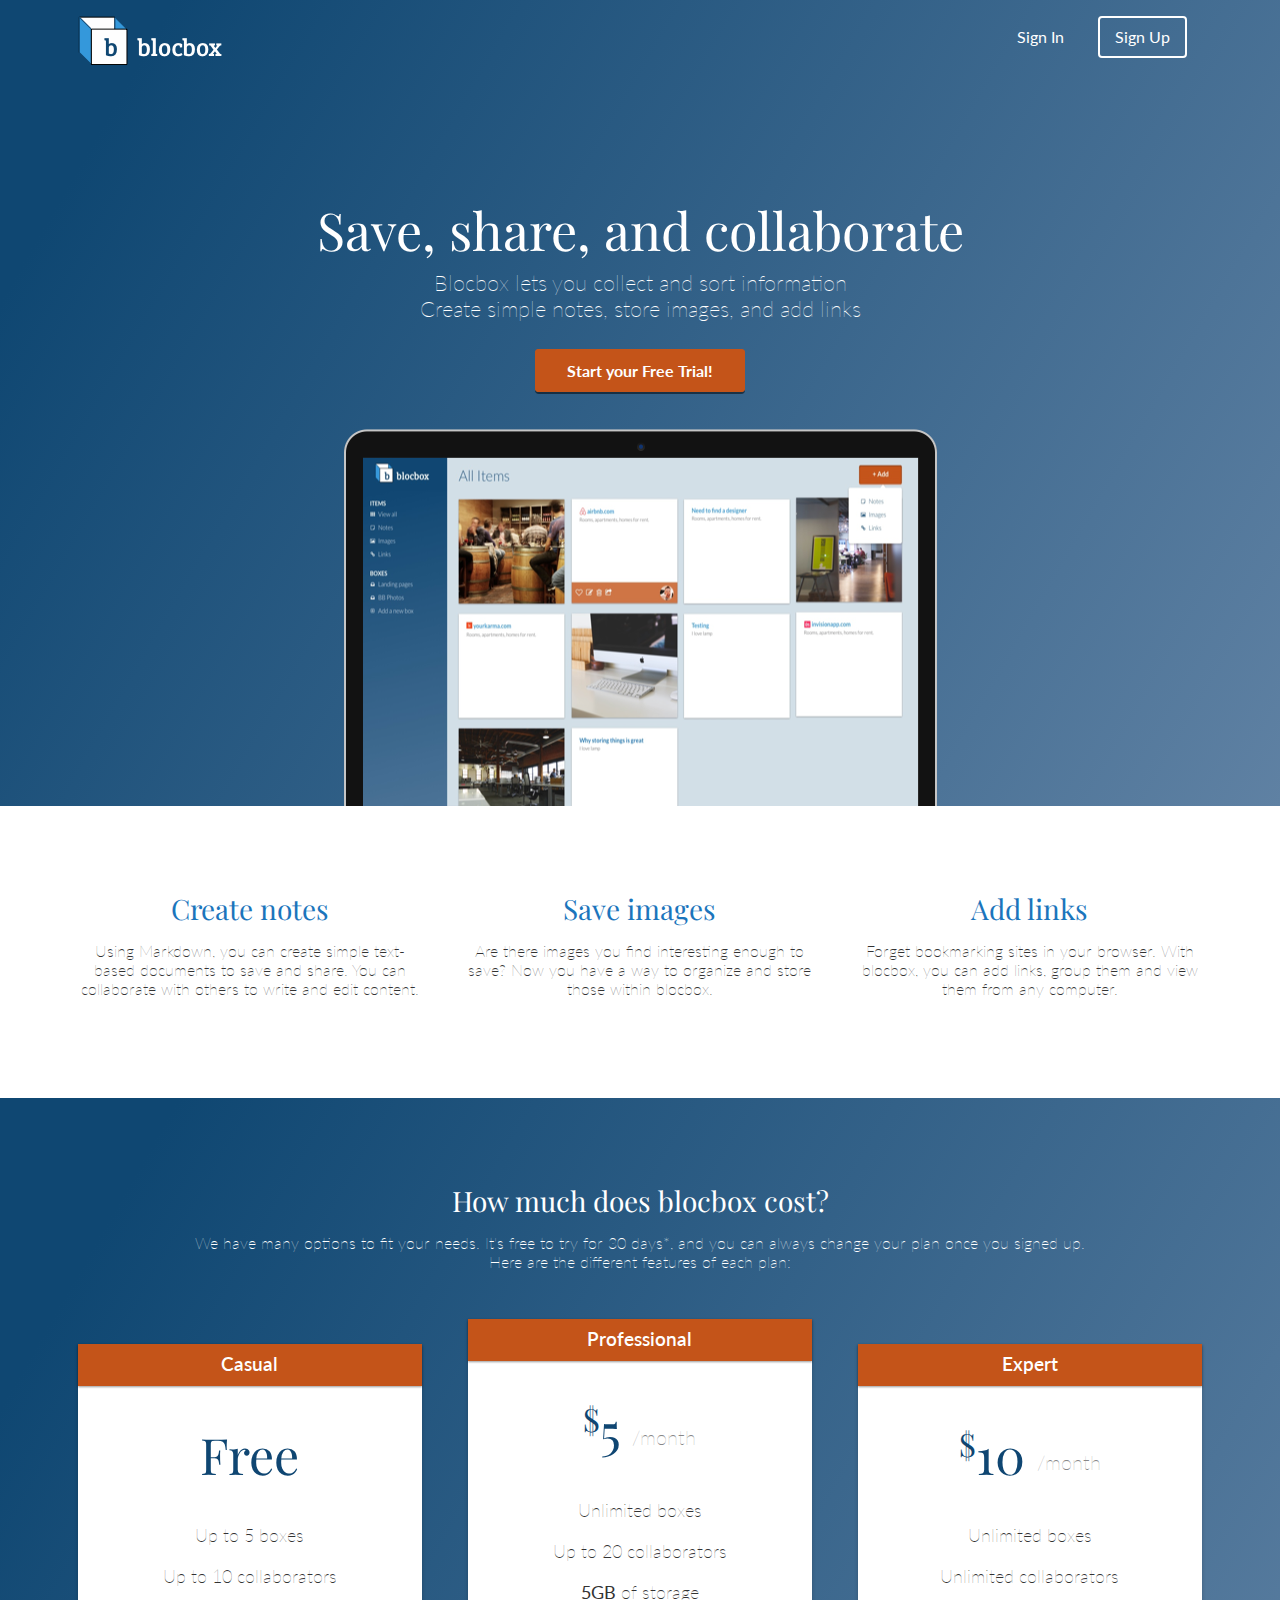
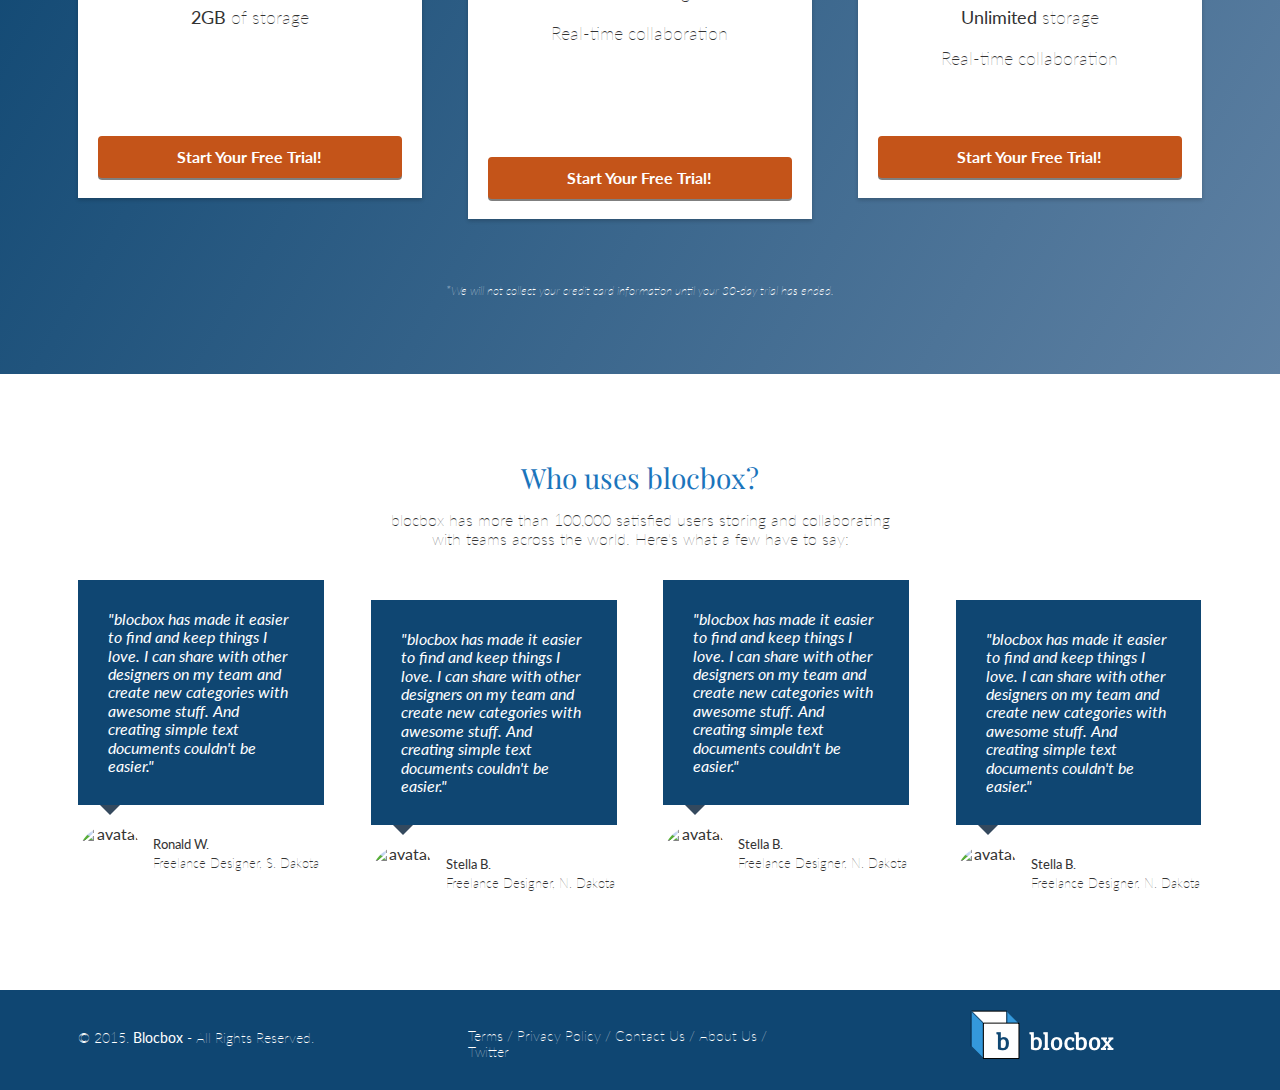
==== commit 3f96cb82: "Checkpoint 34 completed" ====
--- a/index.html
+++ b/index.html
@@ -21,7 +21,7 @@
  </head>
  <body>
    <header class="animated fadeIn">
-     <nav class='container'>
+     <nav class="container">
        <div class="one-half">
          <a href="index.html" class="site-logo"><img src="images/site_logo.png" alt="Blocbox"></a>
        </div>
@@ -32,7 +32,7 @@
          </ul>
        </div>
      </nav>
-     <div class="container" class="hero">
+     <div class="container hero">
        <h1 class="animated slideInLeft">Save, share, and collaborate</h1>
        <p>Blocbox lets you collect and sort information<br/>Create simple notes, store images, and add links</p>
        <a href="signup.html" class="btn">Start your Free Trial!</a>
@@ -126,7 +126,7 @@
              <img src="https://s3.amazonaws.com/uifaces/faces/twitter/jsa/128.jpg" alt="avatar">
              <p class="name"><strong>Ronald W.</strong><br/>Freelance Designer, S. Dakota</p>
            </li>
-             <li class="one-fourth, staggered">
+             <li class="one-fourth staggered">
               <blockquote>"blocbox has made it easier to find and keep things I love. I can share with other designers on my team and create new categories with awesome stuff. And creating simple text documents couldn't be easier."
               </blockquote>
               <img src="https://s3.amazonaws.com/uifaces/faces/twitter/jsa/128.jpg" alt="avatar">
@@ -139,7 +139,7 @@
             <img src="https://s3.amazonaws.com/uifaces/faces/twitter/jsa/128.jpg" alt="avatar">
             <p class="name"><strong>Stella B.</strong><br/>Freelance Designer, N. Dakota</p>
           </li>
-          <li class="one-fourth, staggered">
+          <li class="one-fourth staggered">
             <blockquote>"blocbox has made it easier to find and keep things I love. I can share with other designers on my team and create new categories with awesome stuff. And creating simple text documents couldn't be easier."
             </blockquote>
             <img src="https://s3.amazonaws.com/uifaces/faces/twitter/jsa/128.jpg" alt="avatar">
--- a/css/style.css
+++ b/css/style.css
@@ -45,15 +45,34 @@
 @media (min-width: 315px) {
   .container {
     width: 310px;
+    padding-left: 2px;
+    padding-right: 2px;
   }
   header img{
     max-width:100%;
+  }
+  .container.hero h1{
+    font-size: 32px;
+    margin: auto 0;
+  }
+  .container.hero p{
+    font-size: 14px;
   }
 }
 @media (min-width: 768px) {
   .container {
     width: 750px;
   }
+  .container.hero h1{
+    font-size: 52px;
+    margin: 95px auto 0;
+  }
+  .container.hero p{
+    font-size: 22px;
+  }
+  header nav ul {
+    float:right;
+  }
 }
 @media (min-width: 992px) {
   .container {
@@ -68,6 +87,13 @@
   .one-fourth {
     width:21%;
   }
+  li.staggered{
+     top: 20px;
+     float:left;
+     position:relative;
+     min-height: 1px;
+     margin:0 2% 20px;
+   }
 }
 @media (min-width: 1200px) {
   .container {
@@ -87,7 +113,6 @@
  header nav ul {
    display:inline;
    text-align: right;
-   float:right;
    margin:0;
  }
  header nav ul > li {
@@ -119,7 +144,8 @@
  header .hero h1 {
    font-size:48px;
    font-weight: normal;
-   margin:95px 0 0;
+   margin:95px auto 0;
+   text-align: center;
  }
  header .hero p {
    font-size: 22px;
@@ -130,6 +156,10 @@
  header .hero img {
    display: block;
    margin:3em auto 0;
+ }
+
+ header .hero h1, p, a, img{
+   text-align: center;
  }
 
  /* BUTTONS */
@@ -284,15 +314,6 @@
    border-top-color: #34495E;
    border-width: 10px;
    margin-left: -10px;
- }
-
-.staggered{
-   top: 20px;
-   width:21%;
-   float:left;
-   position:relative;
-   min-height: 1px;
-   margin:0 2% 20px;
  }
 
  .testimonials img {
@@ -360,3 +381,272 @@
      padding: 2em 0 2em 1.5em;
    }
  }
+
+ /* DASHBOARD */
+ .dashboard {
+   background:rgba(15, 71, 114, .09);
+ }
+ .left-nav {
+   height: 100%;
+   width:280px;
+   /*color:#FFFFFF;
+   background: #3498DB;
+   background-image: linear-gradient(120deg, #0F4772 10%, #5F81A3 100%);
+   float:left;?*/
+   position: absolute;
+   -webkit-transition: all 0.3s ease-in-out;
+   -moz-transition: all 0.3s ease-in-out;
+   -o-transition: all 0.3s ease-in-out;
+   transition: all 0.3s ease-in-out;
+   transform: translate(-280px,0);
+     -webkit-transform: translate(-280px,0); /** Chrome & Safari **/
+     -o-transform: translate(-280px,0); /** Opera **/
+     -moz-transform: translate(-280px,0); /** Firefox **/
+  }
+ .left-nav.open {
+   display:block;
+   width:280px;
+   background: #3498DB;
+   background-image: linear-gradient(120deg, #0F4772 10%, #5F81A3 100%);
+   -webkit-transition: all 0.3s ease-in-out;
+   -moz-transition: all 0.3s ease-in-out;
+   -o-transition: all 0.3s ease-in-out;
+   transition: all 0.3s ease-in-out;
+   transform: translate(0,0);
+     -webkit-transform: translate(0,0); /** Chrome & Safari **/
+     -o-transform: translate(0,0); /** Opera **/
+     -moz-transform: translate(0,0); /** Firefox **/
+     z-index: 100;
+ }
+ .hamburger {
+   position:absolute;
+   z-index: 1000;
+   background:#34495E;
+   color:#FFF;
+   text-decoration: none;
+   font-size: 22px;
+   padding: 10px 15px;
+   border-radius: 4px;
+   left: 5px;
+   top: 15px;
+ }
+ .left-nav .site-logo {
+   padding:20px 0;
+   background:#0F4672;
+   display:block;
+   text-align: center;
+ }
+ .left-nav .items {
+   padding:0;
+ }
+ .left-nav .items p {
+   font-weight: 600;
+   text-transform: uppercase;
+   font-size: 12px;
+   color: #E2E2E2;
+   line-height: 15px;
+   padding: 0 6%;
+   text-align: center;
+ }
+ .left-nav .items ul {
+   margin:0 0 40px;
+   padding:0;
+ }
+ .left-nav .items ul li {
+   list-style-type: none;
+   padding:5% 6%;
+ }
+ .left-nav .items ul li a {
+   color:#FFFFFF;
+   text-decoration: none;
+   font-weight: 100;
+ }
+ .left-nav .items ul li a i {
+   width:16px;
+   text-align: center;
+   margin-right:8px;
+ }
+ .left-nav .active{
+   background-color: #3498DB;
+ }
+
+ /* LEFT NAVBAR SETTINGS */
+ .left-nav .settings {
+   position:absolute;
+   background:#0F4672;
+   width:100%;
+   bottom:0;
+   left:0;
+   right:0;
+   padding:10px 0;
+ }
+ .left-nav .settings img {
+   height:35px;
+   width:35px;
+   border-radius: 50%;
+   margin-left:10px;
+   display: inline-block;
+ }
+ .left-nav .settings p {
+   display: inline-block;
+   vertical-align: top;
+   padding-top: 8px;
+   font-weight: 400;
+   margin:0 0 0 10px;
+ }
+ .left-nav .settings a {
+   color:#FFFFFF;
+   text-decoration: none;
+   text-align: right;
+   float: right;
+   margin-right:10px;
+   margin-top:8px;
+ }
+
+ /* CONTENT */
+ .content {
+   padding:6em 1% 1.5em;
+   float:right;
+   width:98%;
+   position: relative;
+ }
+ .content .header {
+   margin:0 1% 20px;
+ }
+ .content .header h1 {
+   font-family: "Lato", Helvetica, Arial, sans-serif;
+   font-weight: 100;
+   margin:0 0 30px;
+   font-size: 36px;
+   color: #326188;
+   line-height: 44px;
+   float: left;
+   display:inline-block;
+ }
+ .content .header > a {
+   float:right;
+ }
+ .content-item {
+   width:96%;
+   margin:0 2% 25px;
+   float:left;
+   display:block;
+ }
+ .item-box {
+   display:block;
+   height:230px;
+   background: #FFFFFF;
+   box-shadow: 0px 1px 3px 0px rgba(0,0,0,0.40);
+   position: relative;
+   overflow: hidden;
+   padding:20px;
+ }
+
+ /* Larger Mobile Devices */
+ @media (min-width:460px) {
+   .content {
+     padding:1.5em 1%;
+     float:right;
+     width:90%;
+     position: relative;
+   }
+   .content-item {
+     width:46%;
+     margin:0 2% 25px;
+     float:left;
+     display:block;
+   }
+ }
+/* Tablets */
+ @media (min-width:768px) {
+   .content {
+     padding:1.5em 5%;
+     float:right;
+     width:90%;
+     position: relative;
+   }
+   .content > .container {
+     width:700px;
+   }
+   .content-item {
+     width:31.33333%;
+     margin:0 1% 25px;
+   }
+ }
+/* Laptops and Desktops */
+ @media (min-width:992px) {
+   .content {
+     padding:1.5em 1%;
+     float:right;
+     width:83.33333333%;
+     position: relative;
+   }
+   .content > .container {
+     width:auto;
+   }
+   .content-item {
+     width:23%;
+     margin:0 1% 25px;
+   }
+ }
+
+ @media (min-width:992px) {
+   .left-nav {
+     height: 100vh;
+     width:14.66666667%;
+     color:#FFFFFF;
+     background: #3498DB;
+     background-image: linear-gradient(120deg, #0F4772 10%, #5F81A3 100%);
+     float:left;
+     position: fixed;
+     display:block;
+     transform: translate(0,0);
+     -webkit-transform: translate(0,0); /** Chrome & Safari **/
+     -o-transform: translate(0,0); /** Opera **/
+     -moz-transform: translate(0,0); /** Firefox **/
+   }
+   .left-nav.open {
+     width:14.66666667%;
+     transform: translate(0,0);
+     -webkit-transform: translate(0,0); /** Chrome & Safari **/
+     -o-transform: translate(0,0); /** Opera **/
+     -moz-transform: translate(0,0); /** Firefox **/
+   }
+   .hamburger {
+     display:none;
+   }
+ }
+
+ .item-box > img {
+    position:absolute;
+    height:100%;
+    width:auto;
+    top:0;
+    left:0;
+    right:0;
+  }
+  .item-box h2 {
+    font-family: 'Lato', Helvetica, Arial, sans-serif;
+    font-weight: 700;
+    font-size: 15px;
+    line-height: 17px;
+    margin:0;
+  }
+  .item-box h2 a {
+    color: #3498DB;
+    text-decoration: none;
+  }
+  .item-box h2 img {
+    width:16px;
+    height:16px;
+    position:relative;
+    top:2px;
+    margin-right:5px;
+  }
+  .item-box p {
+    font-size: 14px;
+    color: #333333;
+    line-height: 18px;
+    margin:5px 0 0;
+    text-align: left;
+  }
